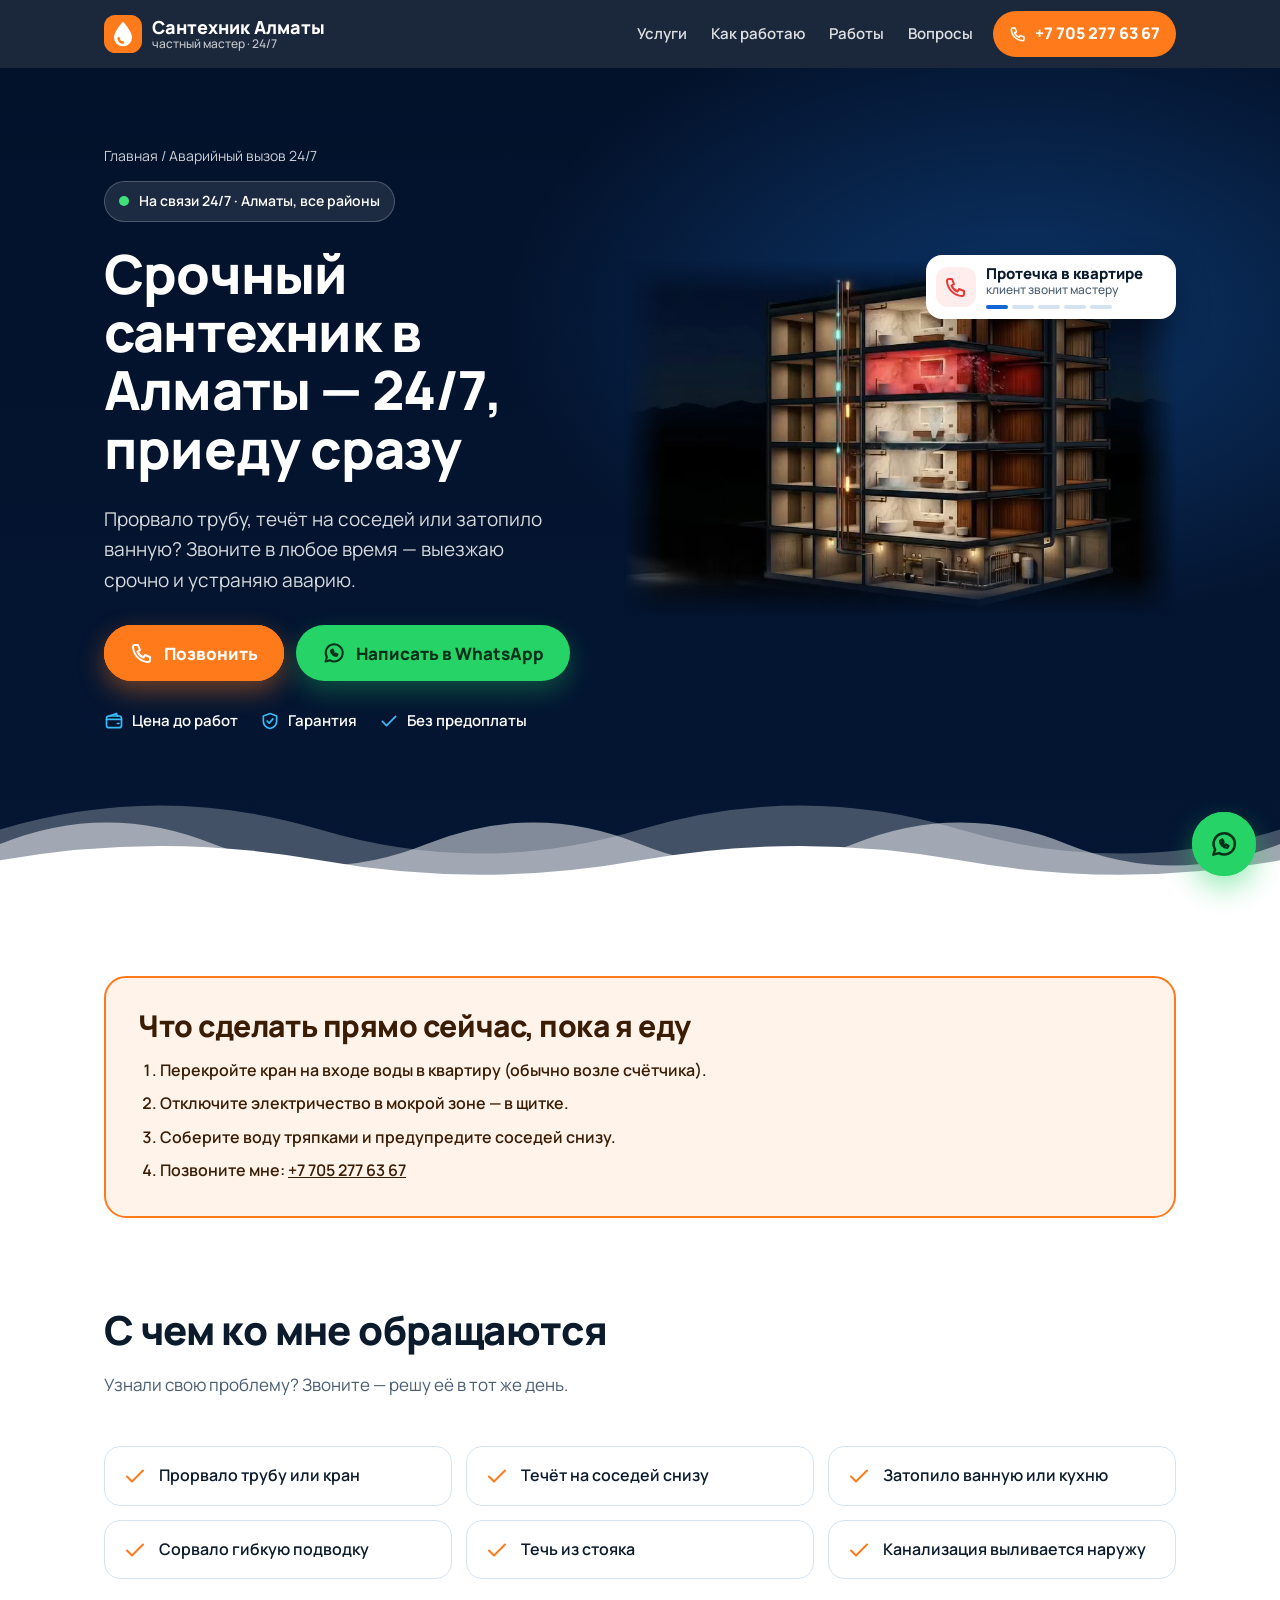
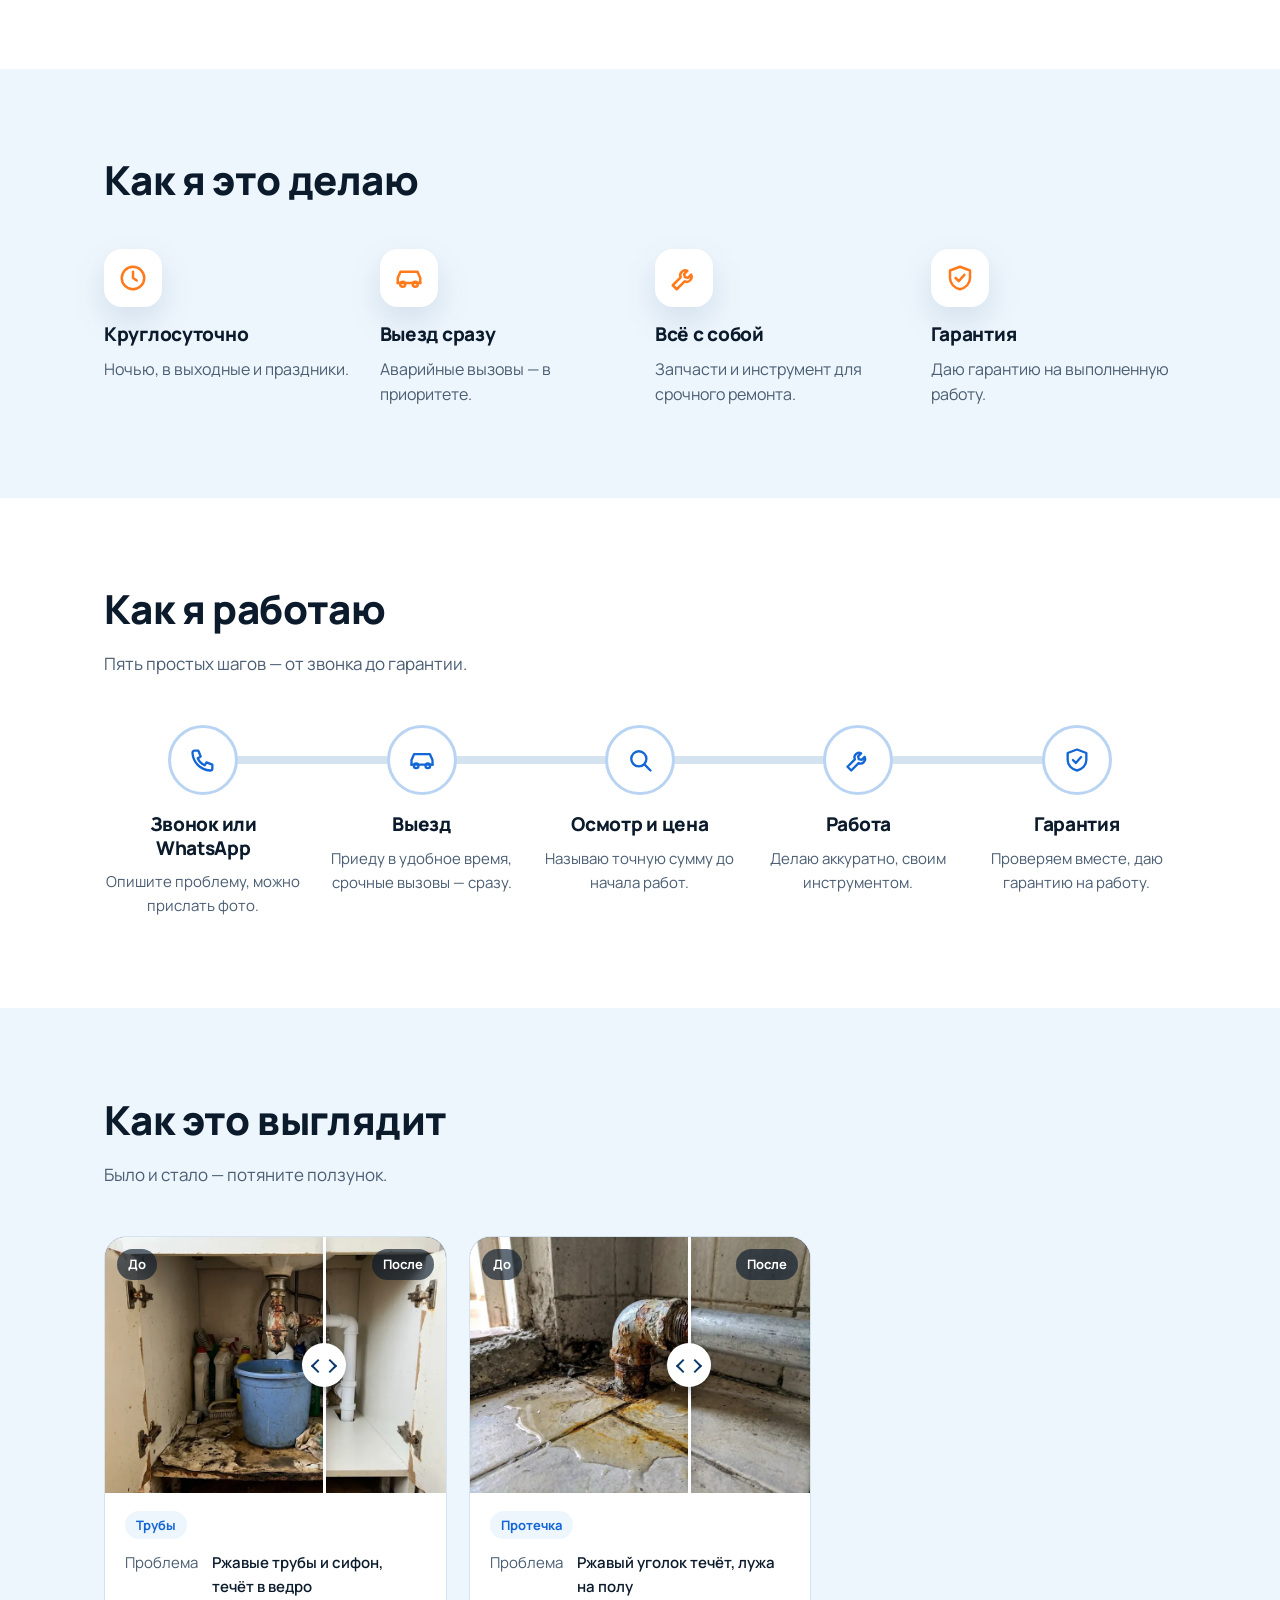
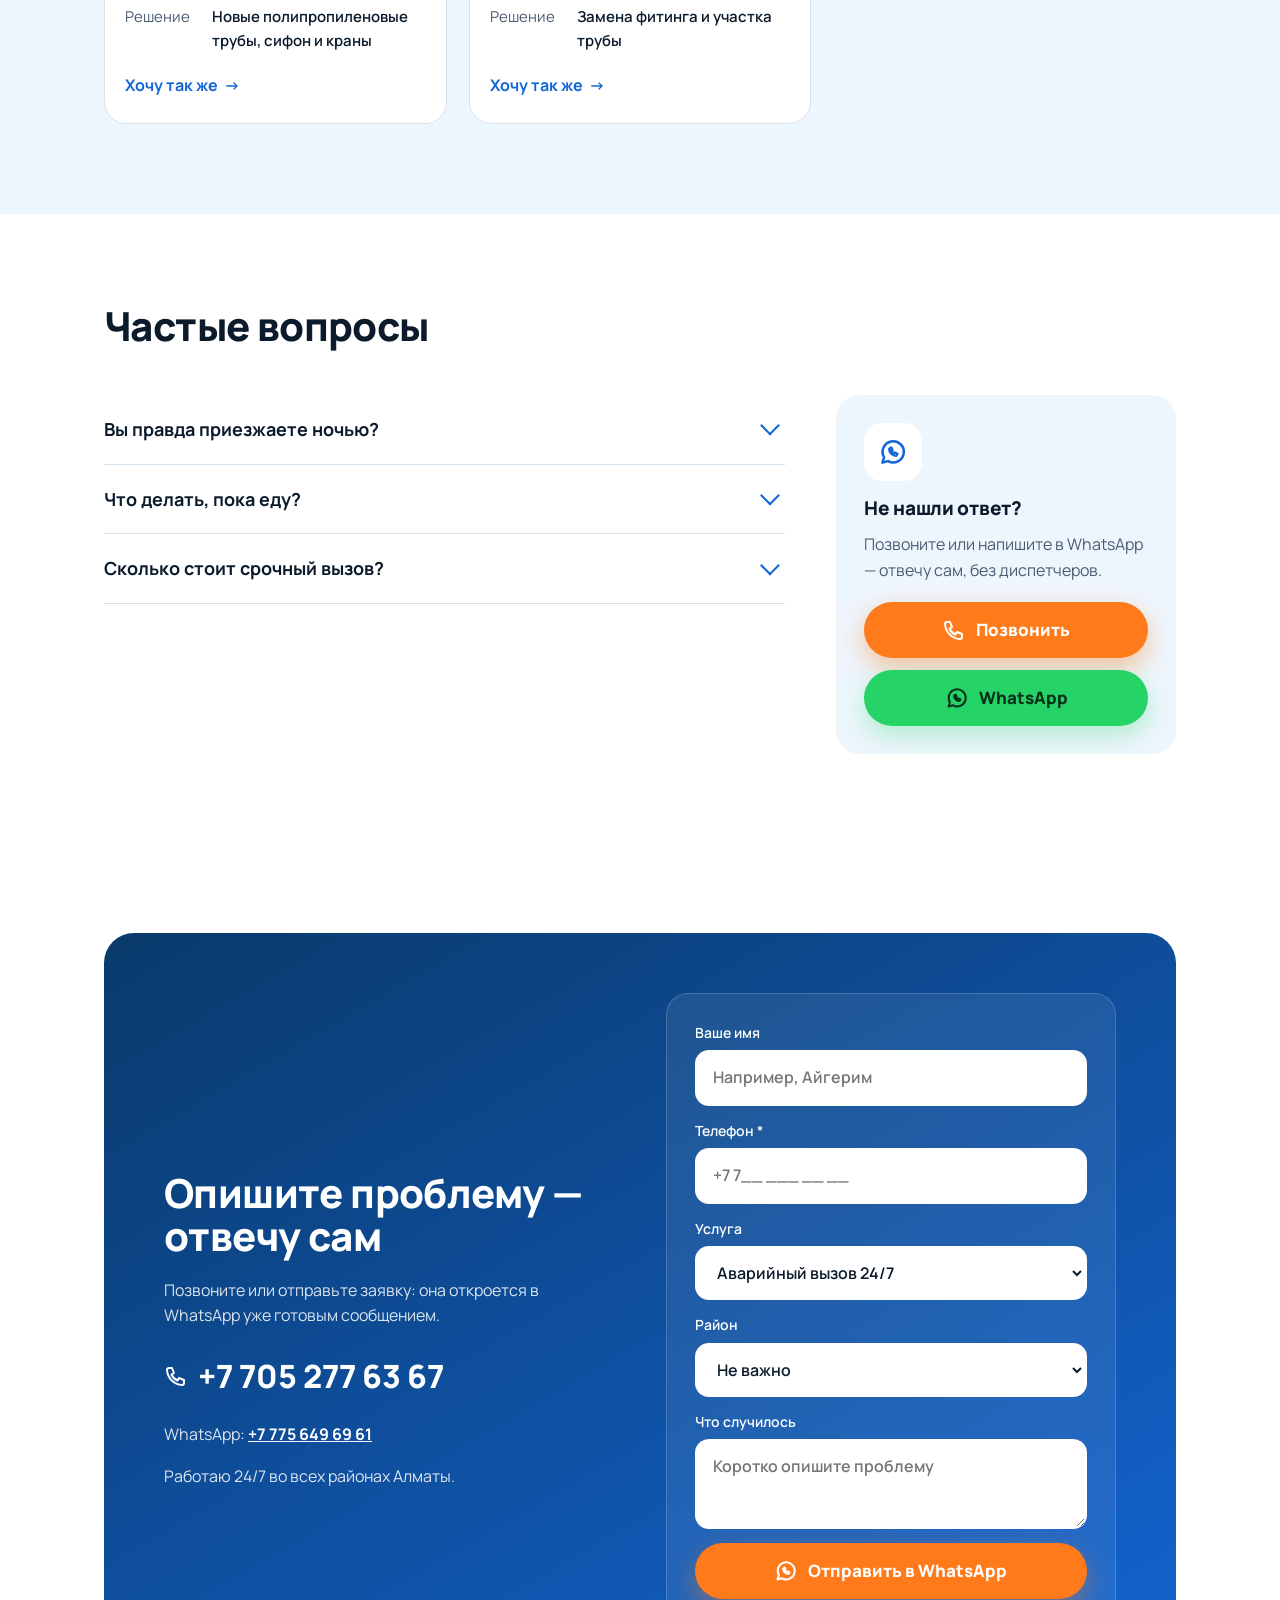
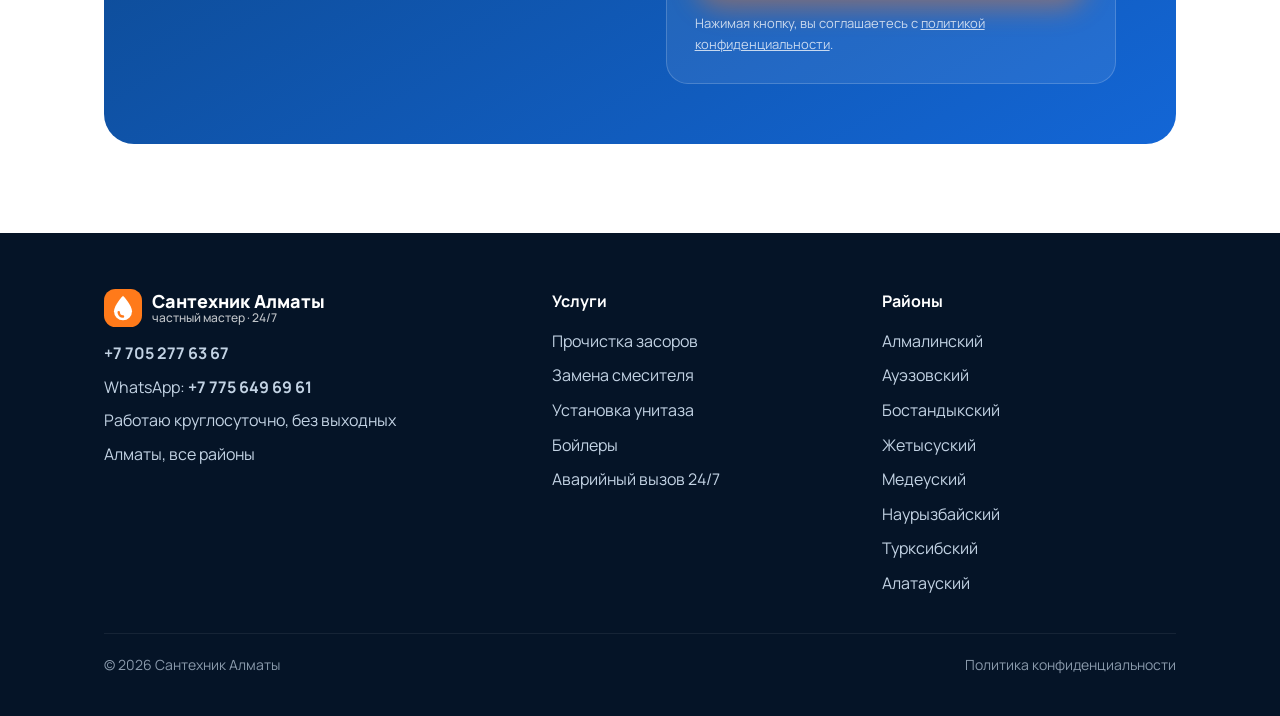
==== avariya/index.html @ 2336f635 "Сайт сантехника в Алматы: главная, 5 посадочных страниц, видео, фото до/после Co-Authored-By: Claude" ====
<!DOCTYPE html>
<html lang="ru">
<head>
<meta charset="utf-8">
<meta name="viewport" content="width=device-width,initial-scale=1">
<title>Срочный сантехник в Алматы 24/7 — аварийный вызов</title>
<meta name="description" content="Аварийный сантехник в Алматы круглосуточно: прорыв трубы, течь на соседей, затопление. Выезд срочно, без выходных.">
<link rel="canonical" href="https://m1ras01.github.io/SantechAlmaty/avariya/">
<meta name="theme-color" content="#0a3a6b">
<meta property="og:type" content="website">
<meta property="og:locale" content="ru_KZ">
<meta property="og:title" content="Срочный сантехник в Алматы 24/7 — аварийный вызов">
<meta property="og:description" content="Аварийный сантехник в Алматы круглосуточно: прорыв трубы, течь на соседей, затопление. Выезд срочно, без выходных.">
<meta property="og:url" content="https://m1ras01.github.io/SantechAlmaty/avariya/">
<meta property="og:image" content="https://m1ras01.github.io/SantechAlmaty/img/og.png">
<link rel="icon" href="../img/favicon.svg" type="image/svg+xml">
<link rel="preconnect" href="https://fonts.googleapis.com">
<link rel="preconnect" href="https://fonts.gstatic.com" crossorigin>
<link href="https://fonts.googleapis.com/css2?family=Manrope:wght@500;600;700;800&display=swap" rel="stylesheet">
<link rel="stylesheet" href="../style.css">
<script>document.documentElement.classList.add('js')</script>
<!-- Google Tag Manager: вставьте сюда код GTM (GTM-XXXXXXX) из tagmanager.google.com -->
<script type="application/ld+json">{"@context": "https://schema.org", "@type": "Service", "serviceType": "Аварийный вызов 24/7", "name": "Срочный сантехник в Алматы — 24/7, приеду сразу", "areaServed": {"@type": "City", "name": "Алматы"}, "provider": {"@type": "Plumber", "name": "Сантехник Алматы", "telephone": "+77052776367", "url": "https://m1ras01.github.io/SantechAlmaty/"}}</script><script type="application/ld+json">{"@context": "https://schema.org", "@type": "FAQPage", "mainEntity": [{"@type": "Question", "name": "Вы правда приезжаете ночью?", "acceptedAnswer": {"@type": "Answer", "text": "Да, я на связи 24/7. Звоните — скажу, через сколько буду."}}, {"@type": "Question", "name": "Что делать, пока еду?", "acceptedAnswer": {"@type": "Answer", "text": "Перекройте кран на входе воды, отключите электричество в мокрой зоне и соберите воду."}}, {"@type": "Question", "name": "Сколько стоит срочный вызов?", "acceptedAnswer": {"@type": "Answer", "text": "Скажу по телефону, точную цену ремонта — до начала работ."}}]}</script>
</head>
<body data-wa="77756496961">
<!-- Google Tag Manager (noscript): вставьте сюда вторую часть кода GTM -->
<svg width="0" height="0" style="position:absolute" aria-hidden="true"><defs>
<symbol id="i-phone" viewBox="0 0 24 24"><path d="M5 4h3l2 5-2.5 1.5a11 11 0 0 0 6 6L15 14l5 2v3a2 2 0 0 1-2 2A16 16 0 0 1 3 6a2 2 0 0 1 2-2"/></symbol>
<symbol id="i-chat" viewBox="0 0 24 24"><path d="M3.5 20.5l1.4-4.2A8.5 8.5 0 1 1 8 19.3z"/><path d="M9 9.5c0 3 2.5 5.5 5.5 5.5l1-1.6-2-1-1 .8a4 4 0 0 1-1.7-1.7l.8-1-1-2z"/></symbol>
<symbol id="i-check" viewBox="0 0 24 24"><path d="M4 12.5l5 5L20 6.5"/></symbol>
<symbol id="i-shield" viewBox="0 0 24 24"><path d="M12 3l8 3v6c0 4.5-3.4 8-8 9-4.6-1-8-4.5-8-9V6z"/><path d="M8.5 12l2.5 2.5 4.5-5"/></symbol>
<symbol id="i-clock" viewBox="0 0 24 24"><circle cx="12" cy="12" r="9"/><path d="M12 7v5l3 2"/></symbol>
<symbol id="i-tag" viewBox="0 0 24 24"><path d="M3 12V4h8l10 10-8 8z"/><circle cx="7.5" cy="8" r="1.5"/></symbol>
<symbol id="i-wallet" viewBox="0 0 24 24"><rect x="3" y="6" width="18" height="14" rx="3"/><path d="M3 10h18M16 15h2M6 6l9-3 1 3"/></symbol>
<symbol id="i-drain" viewBox="0 0 24 24"><circle cx="12" cy="12" r="9"/><path d="M12 7a5 5 0 1 1-5 5"/><path d="M12 10a2 2 0 1 1-2 2"/></symbol>
<symbol id="i-faucet" viewBox="0 0 24 24"><path d="M3 9h10a4 4 0 0 1 4 4v1"/><path d="M3 6v6"/><path d="M9 9V5M6 5h6"/><path d="M17 17.5c0 1.2-.8 2-1.8 2s-1.7-.8-1.7-2 1.7-3 1.7-3 1.8 1.8 1.8 3z"/></symbol>
<symbol id="i-toilet" viewBox="0 0 24 24"><path d="M6 3h5v7H6z"/><path d="M3 10h17c0 3.6-3 6.5-7 6.5H10l1 4.5h6"/></symbol>
<symbol id="i-shower" viewBox="0 0 24 24"><path d="M4 21V8a4 4 0 0 1 4-4h1a4 4 0 0 1 4 4"/><path d="M10 9h7"/><path d="M11 13v1M14 13v1M17 13v1M12.5 17v1M15.5 17v1"/></symbol>
<symbol id="i-pipe" viewBox="0 0 24 24"><path d="M2 6h9a4 4 0 0 1 4 4v11"/><path d="M2 10h6a3 3 0 0 1 3 3v8"/><path d="M9 21h8"/></symbol>
<symbol id="i-boiler" viewBox="0 0 24 24"><rect x="6" y="2.5" width="12" height="15.5" rx="5"/><path d="M9 18v3.5M15 18v3.5M12 7v4M10 9h4"/></symbol>
<symbol id="i-washer" viewBox="0 0 24 24"><rect x="4" y="3" width="16" height="18" rx="2.5"/><circle cx="12" cy="13" r="4.5"/><path d="M7 6.5h2M14 6.5h3"/></symbol>
<symbol id="i-drop" viewBox="0 0 24 24"><path d="M12 3s6 6.5 6 11a6 6 0 0 1-12 0c0-4.5 6-11 6-11z"/><path d="M9.5 14.5a2.5 2.5 0 0 0 2.5 2.5"/></symbol>
<symbol id="i-radiator" viewBox="0 0 24 24"><rect x="4" y="5" width="4" height="15" rx="2"/><rect x="10" y="5" width="4" height="15" rx="2"/><rect x="16" y="5" width="4" height="15" rx="2"/><path d="M2 9h2M20 9h2"/></symbol>
<symbol id="i-siren" viewBox="0 0 24 24"><path d="M7 18v-6a5 5 0 0 1 10 0v6"/><rect x="5" y="18" width="14" height="3" rx="1"/><path d="M12 2.5v2M4 6l1.5 1.2M20 6l-1.5 1.2"/></symbol>
<symbol id="i-car" viewBox="0 0 24 24"><path d="M3 16v-4l2.2-5h13.6L21 12v4"/><path d="M3 16h18"/><circle cx="7" cy="17" r="2"/><circle cx="17" cy="17" r="2"/></symbol>
<symbol id="i-search" viewBox="0 0 24 24"><circle cx="11" cy="11" r="6.5"/><path d="M16 16l5 5"/></symbol>
<symbol id="i-wrench" viewBox="0 0 24 24"><path d="M14.7 6.3a4 4 0 0 0-5.4 5.2L3 17.8 6.2 21l6.3-6.3a4 4 0 0 0 5.2-5.4l-2.6 2.6-2.4-.6-.6-2.4z"/></symbol>
<symbol id="i-user" viewBox="0 0 24 24"><circle cx="12" cy="8" r="4"/><path d="M4 21a8 8 0 0 1 16 0"/></symbol>
<symbol id="i-spark" viewBox="0 0 24 24"><path d="M12 3v4M12 17v4M3 12h4M17 12h4M6 6l2.5 2.5M15.5 15.5 18 18M6 18l2.5-2.5M15.5 8.5 18 6"/></symbol>
<symbol id="i-pin" viewBox="0 0 24 24"><path d="M12 21s7-6.2 7-12a7 7 0 0 0-14 0c0 5.8 7 12 7 12z"/><circle cx="12" cy="9" r="2.5"/></symbol>
<symbol id="i-camera" viewBox="0 0 24 24"><path d="M4 8h3l2-3h6l2 3h3v11H4z"/><circle cx="12" cy="13" r="3.5"/></symbol>
<linearGradient id="g-bef" x1="0" y1="0" x2="0" y2="1"><stop offset="0" stop-color="#4b4038"/><stop offset="1" stop-color="#231e1a"/></linearGradient>
<linearGradient id="g-aft" x1="0" y1="0" x2="0" y2="1"><stop offset="0" stop-color="#eaf6ff"/><stop offset="1" stop-color="#b9def8"/></linearGradient>
<linearGradient id="g-rust" x1="0" y1="0" x2="0" y2="1"><stop offset="0" stop-color="#8d7a66"/><stop offset=".5" stop-color="#6c5a48"/><stop offset="1" stop-color="#4a3d31"/></linearGradient>
<linearGradient id="g-new" x1="0" y1="0" x2="0" y2="1"><stop offset="0" stop-color="#ffffff"/><stop offset=".5" stop-color="#d9e5ef"/><stop offset="1" stop-color="#93a9bd"/></linearGradient>
<symbol id="ph-before" viewBox="0 0 400 300" preserveAspectRatio="xMidYMid slice">
<rect width="400" height="300" fill="url(#g-bef)"/>
<path d="M0 120h400M0 200h400M100 0v300M200 0v300M300 0v300" stroke="#5a4d43" stroke-width="2" opacity=".5"/>
<path d="M-10 150H210Q240 150 240 180V310" fill="none" stroke="url(#g-rust)" stroke-width="34"/>
<circle cx="70" cy="146" r="9" fill="#9b4f1c" opacity=".8"/><circle cx="150" cy="156" r="12" fill="#a45a22" opacity=".7"/><circle cx="236" cy="210" r="10" fill="#9b4f1c" opacity=".8"/><circle cx="118" cy="140" r="5" fill="#b8682b" opacity=".7"/>
<path d="M150 170c4 8 6 12 6 15a6 6 0 0 1-12 0c0-3 2-7 6-15z" fill="#6fb3d6" opacity=".85"/>
<path d="M150 214c3 6 4 9 4 11a4 4 0 0 1-8 0c0-2 1-5 4-11z" fill="#6fb3d6" opacity=".6"/>
<ellipse cx="160" cy="292" rx="70" ry="9" fill="#6fb3d6" opacity=".35"/>
</symbol>
<symbol id="ph-after" viewBox="0 0 400 300" preserveAspectRatio="xMidYMid slice">
<rect width="400" height="300" fill="url(#g-aft)"/>
<path d="M0 120h400M0 200h400M100 0v300M200 0v300M300 0v300" stroke="#fff" stroke-width="2" opacity=".7"/>
<path d="M-10 150H210Q240 150 240 180V310" fill="none" stroke="url(#g-new)" stroke-width="34"/>
<path d="M-10 142H208" stroke="#fff" stroke-width="5" opacity=".9"/>
<rect x="120" y="128" width="26" height="44" rx="6" fill="#ff7a1a"/><rect x="226" y="236" width="28" height="22" rx="6" fill="#1366d6"/>
<path d="M310 70l6 14 14 6-14 6-6 14-6-14-14-6 14-6z" fill="#fff"/><path d="M80 60l4 9 9 4-9 4-4 9-4-9-9-4 9-4z" fill="#fff" opacity=".9"/>
</symbol>
</defs></svg><header class="top"><div class="wrap">
<a class="logo" href="../"><svg viewBox="0 0 40 40" aria-hidden="true"><rect width="40" height="40" rx="12" fill="#ff7a1a"/><path d="M20 7s9.5 9.8 9.5 16.5a9.5 9.5 0 0 1-19 0C10.5 16.8 20 7 20 7z" fill="#fff"/><path d="M15.5 24.5a4.5 4.5 0 0 0 4.5 4.5" stroke="#ff7a1a" stroke-width="2.6" fill="none" stroke-linecap="round"/></svg><span>Сантехник Алматы<small>частный мастер · 24/7</small></span></a>
<nav class="nav" aria-label="Меню"><a href="../#uslugi">Услуги</a><a href="../#kak">Как работаю</a><a href="../#foto">Работы</a><a href="../#voprosy">Вопросы</a></nav>
<a class="top-phone" href="tel:+77052776367" data-place="header"><svg class="i" aria-hidden="true"><use href="#i-phone"/></svg><span>+7 705 277 63 67</span></a>
</div></header><main><section class="hero"><div class="wrap hero-grid">
<div><div class="crumbs"><a href="../">Главная</a> / Аварийный вызов 24/7</div>
<div class="live"><b></b>На связи 24/7 · Алматы, все районы</div>
<h1>Срочный сантехник в Алматы&nbsp;— 24/7, приеду сразу</h1>
<p class="lead">Прорвало трубу, течёт на соседей или затопило ванную? Звоните в любое время — выезжаю срочно и устраняю аварию.</p>
<div class="cta-row">
<a class="btn btn-call pulse ring" href="tel:+77052776367" data-place="hero"><svg class="i" aria-hidden="true"><use href="#i-phone"/></svg>Позвонить</a>
<a class="btn btn-wa" href="https://wa.me/77756496961?text=Здравствуйте! Нужен сантехник." target="_blank" rel="noopener" data-place="hero"><svg class="i" aria-hidden="true"><use href="#i-chat"/></svg>Написать в WhatsApp</a>
</div>
<ul class="badges">
<li><svg class="i" aria-hidden="true"><use href="#i-wallet"/></svg>Цена до работ</li><li><svg class="i" aria-hidden="true"><use href="#i-shield"/></svg>Гарантия</li><li><svg class="i" aria-hidden="true"><use href="#i-check"/></svg>Без предоплаты</li></ul>
</div>
<div class="hero-art video">
<video class="hero-video" autoplay muted loop playsinline preload="auto" width="896" height="576" poster="../img/hero-poster.jpg" aria-label="Многоэтажный дом в разрезе: в квартире протечка, приезжает мастер и устраняет её"><source src="../img/hero.webm" type="video/webm"><source src="../img/hero.mp4" type="video/mp4"></video>
<div class="chip status" aria-hidden="true"><span class="ic"><svg class="i" aria-hidden="true"><use href="#i-drop"/></svg></span><span><b class="st-t">Система в норме</b><small class="st-s">вода идёт по стоякам</small><span class="st-dots"><i></i><i></i><i></i><i></i><i></i></span></span></div>
</div>
</div><div class="waves" aria-hidden="true">
<svg class="w1" viewBox="0 0 2400 120" preserveAspectRatio="none"><path d="M0 60Q150 10 300 60T600 60T900 60T1200 60T1500 60T1800 60T2100 60T2400 60V120H0Z"/></svg>
<svg class="w2" viewBox="0 0 2400 120" preserveAspectRatio="none"><path d="M0 75Q100 30 200 75T400 75T600 75T800 75T1000 75T1200 75T1400 75T1600 75T1800 75T2000 75T2200 75T2400 75V120H0Z"/></svg>
<svg class="w3" viewBox="0 0 2400 120" preserveAspectRatio="none"><path d="M0 92Q150 62 300 92T600 92T900 92T1200 92T1500 92T1800 92T2100 92T2400 92V120H0Z"/></svg>
</div></section><section class="band" style="padding-bottom:0"><div class="wrap"><div class="urgent rv">
<h2>Что сделать прямо сейчас, пока я еду</h2>
<ol><li>Перекройте кран на входе воды в квартиру (обычно возле счётчика).</li>
<li>Отключите электричество в мокрой зоне — в щитке.</li>
<li>Соберите воду тряпками и предупредите соседей снизу.</li>
<li>Позвоните мне: <a href="tel:+77052776367" data-place="urgent">+7 705 277 63 67</a></li></ol>
</div></div></section><section class="band"><div class="wrap">
<div class="sec-head rv"><h2>С чем ко мне обращаются</h2><p>Узнали свою проблему? Звоните — решу её в тот же день.</p></div>
<ul class="problems" data-stagger><li><svg class="i" aria-hidden="true"><use href="#i-check"/></svg><span>Прорвало трубу или кран</span></li><li><svg class="i" aria-hidden="true"><use href="#i-check"/></svg><span>Течёт на соседей снизу</span></li><li><svg class="i" aria-hidden="true"><use href="#i-check"/></svg><span>Затопило ванную или кухню</span></li><li><svg class="i" aria-hidden="true"><use href="#i-check"/></svg><span>Сорвало гибкую подводку</span></li><li><svg class="i" aria-hidden="true"><use href="#i-check"/></svg><span>Течь из стояка</span></li><li><svg class="i" aria-hidden="true"><use href="#i-check"/></svg><span>Канализация выливается наружу</span></li></ul>
</div></section><section class="band alt"><div class="wrap">
<div class="sec-head rv"><h2>Как я это делаю</h2></div>
<div class="why" data-stagger><div><div class="ic-box"><svg class="i" aria-hidden="true"><use href="#i-clock"/></svg></div><h3>Круглосуточно</h3><p>Ночью, в выходные и праздники.</p></div><div><div class="ic-box"><svg class="i" aria-hidden="true"><use href="#i-car"/></svg></div><h3>Выезд сразу</h3><p>Аварийные вызовы — в приоритете.</p></div><div><div class="ic-box"><svg class="i" aria-hidden="true"><use href="#i-wrench"/></svg></div><h3>Всё с собой</h3><p>Запчасти и инструмент для срочного ремонта.</p></div><div><div class="ic-box"><svg class="i" aria-hidden="true"><use href="#i-shield"/></svg></div><h3>Гарантия</h3><p>Даю гарантию на выполненную работу.</p></div></div>
</div></section><section class="band" id="kak"><div class="wrap">
<div class="sec-head rv"><h2>Как я работаю</h2><p>Пять простых шагов — от звонка до гарантии.</p></div>
<ol class="steps"><span class="pipe" aria-hidden="true"><b></b></span><li class="step"><div class="dot"><svg class="i" aria-hidden="true"><use href="#i-phone"/></svg></div><div><h3>Звонок или WhatsApp</h3><p>Опишите проблему, можно прислать фото.</p></div></li><li class="step"><div class="dot"><svg class="i" aria-hidden="true"><use href="#i-car"/></svg></div><div><h3>Выезд</h3><p>Приеду в удобное время, срочные вызовы — сразу.</p></div></li><li class="step"><div class="dot"><svg class="i" aria-hidden="true"><use href="#i-search"/></svg></div><div><h3>Осмотр и цена</h3><p>Называю точную сумму до начала работ.</p></div></li><li class="step"><div class="dot"><svg class="i" aria-hidden="true"><use href="#i-wrench"/></svg></div><div><h3>Работа</h3><p>Делаю аккуратно, своим инструментом.</p></div></li><li class="step"><div class="dot"><svg class="i" aria-hidden="true"><use href="#i-shield"/></svg></div><div><h3>Гарантия</h3><p>Проверяем вместе, даю гарантию на работу.</p></div></li></ol>
</div></section><section class="band alt" id="foto"><div class="wrap">
<div class="sec-head rv"><h2>Как это выглядит</h2><p>Было и стало — потяните ползунок.</p></div>
<div class="reports" data-stagger><article class="rep">
<div class="ba">
<div class="after"><img src="../img/rabota-pipe-posle.webp" alt="После: Новые полипропиленовые трубы, сифон и краны" width="800" height="600" loading="lazy" decoding="async"></div>
<div class="before"><img src="../img/rabota-pipe-do.webp" alt="До: Ржавые трубы и сифон, течёт в ведро" width="800" height="600" loading="lazy" decoding="async"></div>
<span class="lbl l">До</span><span class="lbl r">После</span>
<span class="handle"><i></i></span>
<input type="range" min="0" max="100" value="50" aria-label="Сравнить фото до и после">
</div>
<div class="rep-body">
<div class="tags"><span class="tag">Трубы</span></div>
<dl><dt>Проблема</dt><dd>Ржавые трубы и сифон, течёт в ведро</dd><dt>Решение</dt><dd>Новые полипропиленовые трубы, сифон и краны</dd></dl>
<a class="more" href="#zayavka">Хочу так же</a>
</div></article><article class="rep">
<div class="ba">
<div class="after"><img src="../img/rabota-leak-posle.webp" alt="После: Замена фитинга и участка трубы" width="800" height="600" loading="lazy" decoding="async"></div>
<div class="before"><img src="../img/rabota-leak-do.webp" alt="До: Ржавый уголок течёт, лужа на полу" width="800" height="600" loading="lazy" decoding="async"></div>
<span class="lbl l">До</span><span class="lbl r">После</span>
<span class="handle"><i></i></span>
<input type="range" min="0" max="100" value="50" aria-label="Сравнить фото до и после">
</div>
<div class="rep-body">
<div class="tags"><span class="tag">Протечка</span></div>
<dl><dt>Проблема</dt><dd>Ржавый уголок течёт, лужа на полу</dd><dt>Решение</dt><dd>Замена фитинга и участка трубы</dd></dl>
<a class="more" href="#zayavka">Хочу так же</a>
</div></article></div>
</div></section><section class="band" id="voprosy"><div class="wrap">
<div class="sec-head rv"><h2>Частые вопросы</h2></div>
<div class="faq-grid">
<div class="faq rv"><details><summary>Вы правда приезжаете ночью?</summary><p>Да, я на связи 24/7. Звоните — скажу, через сколько буду.</p></details><details><summary>Что делать, пока еду?</summary><p>Перекройте кран на входе воды, отключите электричество в мокрой зоне и соберите воду.</p></details><details><summary>Сколько стоит срочный вызов?</summary><p>Скажу по телефону, точную цену ремонта — до начала работ.</p></details></div>
<aside class="ask rv"><div class="ic-box"><svg class="i" aria-hidden="true"><use href="#i-chat"/></svg></div><h3>Не нашли ответ?</h3><p>Позвоните или напишите в WhatsApp — отвечу сам, без диспетчеров.</p>
<a class="btn btn-call" href="tel:+77052776367" data-place="faq"><svg class="i" aria-hidden="true"><use href="#i-phone"/></svg>Позвонить</a>
<a class="btn btn-wa" href="https://wa.me/77756496961" target="_blank" rel="noopener" data-place="faq"><svg class="i" aria-hidden="true"><use href="#i-chat"/></svg>WhatsApp</a></aside>
</div>
</div></section><section class="band" id="zayavka"><div class="wrap">
<div class="cta rv">
<div>
<h2>Опишите проблему&nbsp;— отвечу сам</h2>
<p>Позвоните или отправьте заявку: она откроется в WhatsApp уже готовым сообщением.</p>
<a class="phone-big" href="tel:+77052776367" data-place="cta"><svg class="i" aria-hidden="true"><use href="#i-phone"/></svg>+7 705 277 63 67</a>
<p>WhatsApp: <a href="https://wa.me/77756496961" target="_blank" rel="noopener" data-place="cta" style="color:#fff;font-weight:700;white-space:nowrap">+7 775 649 69 61</a></p>
<p>Работаю 24/7 во всех районах Алматы.</p>
</div>
<form class="form" id="lead" novalidate>
<label>Ваше имя<input name="name" autocomplete="name" placeholder="Например, Айгерим"></label>
<label>Телефон *<input name="phone" type="tel" inputmode="tel" autocomplete="tel" placeholder="+7 7__ ___ __ __" required></label>
<label>Услуга<select name="service"><option>Прочистка засоров</option><option>Замена смесителя</option><option>Установка унитаза</option><option>Ванны и душевые кабины</option><option>Замена труб</option><option>Бойлеры</option><option>Стиральные и посудомоечные машины</option><option>Устранение протечек</option><option>Отопление</option><option selected>Аварийный вызов 24/7</option><option>Другое</option></select></label>
<label>Район<select name="district"><option value="">Не важно</option><option>Алмалинский</option><option>Ауэзовский</option><option>Бостандыкский</option><option>Жетысуский</option><option>Медеуский</option><option>Наурызбайский</option><option>Турксибский</option><option>Алатауский</option></select></label>
<label>Что случилось<textarea name="msg" placeholder="Коротко опишите проблему"></textarea></label>
<button class="btn btn-call" type="submit"><svg class="i" aria-hidden="true"><use href="#i-chat"/></svg>Отправить в WhatsApp</button>
<p class="form-ok" hidden>Заявка готова! Если WhatsApp не открылся, <a href="#" target="_blank" rel="noopener">нажмите здесь</a>.</p>
<small>Нажимая кнопку, вы соглашаетесь с <a href="../privacy.html">политикой конфиденциальности</a>.</small>
</form>
</div></div></section></main><footer class="foot"><div class="wrap">
<div class="foot-grid">
<div><a class="logo" href="../"><svg viewBox="0 0 40 40" aria-hidden="true"><rect width="40" height="40" rx="12" fill="#ff7a1a"/><path d="M20 7s9.5 9.8 9.5 16.5a9.5 9.5 0 0 1-19 0C10.5 16.8 20 7 20 7z" fill="#fff"/><path d="M15.5 24.5a4.5 4.5 0 0 0 4.5 4.5" stroke="#ff7a1a" stroke-width="2.6" fill="none" stroke-linecap="round"/></svg><span>Сантехник Алматы<small>частный мастер · 24/7</small></span></a>
<p><a href="tel:+77052776367" data-place="footer"><b>+7 705 277 63 67</b></a></p>
<p>WhatsApp: <a href="https://wa.me/77756496961" target="_blank" rel="noopener" data-place="footer"><b>+7 775 649 69 61</b></a></p>
<p>Работаю круглосуточно, без выходных</p>
<p>Алматы, все районы</p></div>
<div><h4>Услуги</h4><ul><li><a href="../zasor/">Прочистка засоров</a></li><li><a href="../smesitel/">Замена смесителя</a></li><li><a href="../unitaz/">Установка унитаза</a></li><li><a href="../boiler/">Бойлеры</a></li><li><a href="../avariya/">Аварийный вызов 24/7</a></li></ul></div>
<div><h4>Районы</h4><ul><li>Алмалинский</li><li>Ауэзовский</li><li>Бостандыкский</li><li>Жетысуский</li><li>Медеуский</li><li>Наурызбайский</li><li>Турксибский</li><li>Алатауский</li></ul></div>
</div>
<div class="copy"><span>© 2026 Сантехник Алматы</span><a href="../privacy.html">Политика конфиденциальности</a></div>
</div></footer>
<div class="fbar"><a class="btn btn-call" href="tel:+77052776367" data-place="sticky"><svg class="i" aria-hidden="true"><use href="#i-phone"/></svg>Позвонить</a><a class="btn btn-wa" href="https://wa.me/77756496961" target="_blank" rel="noopener" data-place="sticky"><svg class="i" aria-hidden="true"><use href="#i-chat"/></svg>WhatsApp</a></div>
<a class="wa-float" href="https://wa.me/77756496961" target="_blank" rel="noopener" aria-label="Написать в WhatsApp" data-place="float"><svg class="i" aria-hidden="true"><use href="#i-chat"/></svg></a>
<script src="../script.js" defer></script>
</body>
</html>
---- style.css ----
/* VOICE: честный частный мастер — уверенно, тепло, без пафоса фирмы
   IDEA: сантехническая схема — блоки соединены трубой, по ней течёт вода
   PICTURE: раковина с текущей водой, сифон, ключ и ящик с инструментом, волна
   COLOUR+TYPE: глубокий синий + голубая вода + оранжевые кнопки; Manrope 800/600/500
   LAYOUT: синий hero на всю ширину → волна → светлые секции → шаги на трубе → заявка */

:root{--bg:#fff;--bg2:#eef6fd;--ink:#0b1b2c;--muted:#4a5d72;--line:#d5e3f1;--card:#fff;--bar:rgba(255,255,255,.96);
  --deep:#0a3a6b;--blue:#1366d6;--aqua:#38bdf8;--orange:#ff7a1a;--orange-d:#e8650a;--green:#25d366;
  --shadow:0 14px 34px rgba(10,58,107,.12)}
@media (prefers-color-scheme:dark){:root:not([data-theme=light]){--bg:#061629;--bg2:#0a2340;--ink:#e6f0fa;--muted:#9db3ca;--line:#1b3a5e;--card:#0c2746;--bar:rgba(8,30,55,.96);--blue:#4b9bff;--shadow:0 14px 34px rgba(0,0,0,.4)}}
:root[data-theme=dark]{--bg:#061629;--bg2:#0a2340;--ink:#e6f0fa;--muted:#9db3ca;--line:#1b3a5e;--card:#0c2746;--bar:rgba(8,30,55,.96);--blue:#4b9bff;--shadow:0 14px 34px rgba(0,0,0,.4)}

*{box-sizing:border-box;min-width:0}
html{scroll-behavior:smooth;scroll-padding-top:80px;-webkit-text-size-adjust:100%}
body{margin:0;background:var(--bg);color:var(--ink);font:16px/1.6 Manrope,system-ui,-apple-system,"Segoe UI",Roboto,sans-serif;overflow-x:clip}
img,svg{display:block;max-width:100%}
a{color:inherit}
.i{width:24px;height:24px;fill:none;stroke:currentColor;stroke-width:2;stroke-linecap:round;stroke-linejoin:round;flex:none}
.wrap{max-width:1200px;margin:0 auto;padding:0 max(5vw,16px)}
.band{padding:clamp(56px,7vw,100px) 0}
.alt{background:var(--bg2)}
h1,h2,h3{line-height:1.08;margin:0 0 .5em;text-wrap:balance;font-weight:800;letter-spacing:-.015em}
h1{font-size:clamp(32px,5vw,52px)}
h2{font-size:clamp(28px,3.6vw,40px)}
h3{font-size:19px;line-height:1.25}
.lead{font-size:clamp(17px,1.6vw,19px);color:var(--muted);max-width:60ch;margin:0}
.sec-head{max-width:720px;margin-bottom:clamp(28px,4vw,48px)}
.sec-head p{color:var(--muted);margin:0;font-size:17px}
:focus-visible{outline:3px solid var(--aqua);outline-offset:3px;border-radius:6px}

/* ---------- шапка ---------- */
.top{position:sticky;top:0;z-index:50;background:rgba(10,58,107,.94);-webkit-backdrop-filter:blur(10px);backdrop-filter:blur(10px);color:#fff;transition:box-shadow .3s}
.top.scrolled{box-shadow:0 6px 24px rgba(0,0,0,.25)}
.top .wrap{display:flex;align-items:center;gap:20px;height:68px}
.logo{display:flex;align-items:center;gap:10px;text-decoration:none;font-weight:800;font-size:18px;line-height:1.1}
.logo small{display:block;font-weight:500;font-size:12px;opacity:.75}
.logo svg{width:38px;height:38px;flex:none}
.nav{display:flex;gap:24px;margin-left:auto}
.nav a{text-decoration:none;font-weight:600;font-size:15px;opacity:.85;transition:opacity .2s}
.nav a:hover{opacity:1}
.top-phone{display:inline-flex;align-items:center;gap:8px;text-decoration:none;font-weight:800;white-space:nowrap;background:var(--orange);padding:10px 16px;border-radius:999px;min-height:44px;transition:background .2s}
.top-phone:hover{background:var(--orange-d)}
.top-phone .i{width:18px;height:18px}
@media (max-width:900px){.nav{display:none}.top-phone{margin-left:auto}}
@media (max-width:440px){.logo small{display:none}.logo{font-size:16px}.top-phone{font-size:14px;padding:10px 12px}}

/* ---------- кнопки ---------- */
.btn{position:relative;display:inline-flex;align-items:center;justify-content:center;gap:10px;min-height:56px;padding:0 26px;border-radius:999px;font-family:inherit;font-weight:800;font-size:17px;line-height:1;text-decoration:none;border:0;cursor:pointer;transition:transform .2s,box-shadow .2s,background .2s;white-space:nowrap}
.btn:hover{transform:translateY(-2px)}
.btn-call{background:var(--orange);color:#fff;box-shadow:0 10px 26px rgba(255,122,26,.42)}
.btn-call:hover{background:var(--orange-d)}
.btn-wa{background:var(--green);color:#05301a;box-shadow:0 10px 26px rgba(37,211,102,.3)}
.pulse::before,.pulse::after{content:"";position:absolute;inset:0;border-radius:inherit;border:2px solid var(--orange);animation:ring 2.4s ease-out infinite;pointer-events:none}
.pulse::after{animation-delay:1.2s}
@keyframes ring{0%{transform:scale(1);opacity:.75}100%{transform:scale(1.22,1.6);opacity:0}}
.ring .i{animation:shake 2.6s ease-in-out infinite}
@keyframes shake{0%,68%,100%{transform:rotate(0)}72%{transform:rotate(-16deg)}76%{transform:rotate(14deg)}80%{transform:rotate(-10deg)}84%{transform:rotate(8deg)}88%{transform:rotate(0)}}

/* ---------- hero ---------- */
.hero{position:relative;background:radial-gradient(900px 520px at 85% 0%,#1d74d6 0%,transparent 62%),linear-gradient(165deg,#0a3a6b 0%,#072a4e 100%);color:#fff;padding:clamp(36px,6vw,80px) 0 clamp(100px,12vw,160px);overflow:hidden}
.hero-grid{display:grid;grid-template-columns:minmax(0,1.05fr) minmax(0,1fr);gap:clamp(24px,4vw,56px);align-items:center}
.live{display:inline-flex;align-items:center;gap:10px;background:rgba(255,255,255,.1);border:1px solid rgba(255,255,255,.22);padding:8px 14px;border-radius:999px;font-weight:600;font-size:14px;margin-bottom:22px}
.live b{width:10px;height:10px;border-radius:50%;background:#3ee07a;animation:live 1.8s infinite}
@keyframes live{0%{box-shadow:0 0 0 0 rgba(62,224,122,.65)}70%,100%{box-shadow:0 0 0 11px rgba(62,224,122,0)}}
.hero .lead{color:rgba(255,255,255,.84)}
.cta-row{display:flex;flex-wrap:wrap;gap:12px;margin:30px 0 28px}
.badges{display:flex;flex-wrap:wrap;gap:10px 24px;padding:0;margin:0;list-style:none;font-weight:600;font-size:15px}
.badges li{display:flex;align-items:center;gap:8px}
.badges .i{width:20px;height:20px;color:var(--aqua)}
.hero-art{position:relative;aspect-ratio:500/460}
.hero-art .scene{width:100%;height:100%}
.chip{position:absolute;display:flex;align-items:center;gap:10px;background:#fff;color:#0b1b2c;padding:10px 16px 10px 10px;border-radius:16px;box-shadow:0 16px 34px rgba(0,0,0,.28);font-weight:800;font-size:15px;line-height:1.2;animation:float 5s ease-in-out infinite}
.chip small{display:block;font-weight:500;color:#4a5d72;font-size:12px}
.chip span.ic{width:40px;height:40px;border-radius:12px;display:grid;place-items:center;background:#eaf4ff;color:#1366d6}
.chip.c1{top:4%;left:-3%}
.chip.c2{bottom:12%;right:-3%;animation-delay:-2.5s}
.chip.c2 span.ic{background:#fff1e6;color:#ff7a1a}
@keyframes float{50%{transform:translateY(-10px)}}
.waves{position:absolute;left:0;right:0;bottom:-1px;height:clamp(60px,9vw,120px);overflow:hidden;pointer-events:none}
.waves svg{position:absolute;bottom:0;left:0;width:200%;max-width:none;height:100%;fill:var(--bg)}
.waves .w1{opacity:.25;animation:wave 16s linear infinite}
.waves .w2{opacity:.5;animation:wave 11s linear infinite reverse}
.waves .w3{animation:wave 22s linear infinite}
@keyframes wave{to{transform:translateX(-50%)}}
/* анимация сцены */
.stream{stroke-dasharray:14 9;animation:flow .5s linear infinite}
.stream2{stroke-dasharray:6 18;animation:flow .5s linear infinite}
@keyframes flow{to{stroke-dashoffset:-23}}
.drop{animation:drop 2.4s ease-in infinite;transform-box:fill-box}
.drop.d2{animation-delay:.8s}.drop.d3{animation-delay:1.6s}
@keyframes drop{0%{transform:translateY(-8px);opacity:0}15%{opacity:1}100%{transform:translateY(70px);opacity:0}}
.rip{transform-box:fill-box;transform-origin:center;animation:rip 2s ease-out infinite}
.rip.r2{animation-delay:1s}
@keyframes rip{0%{transform:scale(.2);opacity:.9}100%{transform:scale(1.4);opacity:0}}
.wrench{transform-box:fill-box;transform-origin:20% 50%;animation:tilt 5s ease-in-out infinite}
@keyframes tilt{0%,100%{transform:rotate(0)}50%{transform:rotate(-8deg)}}
.spark{transform-box:fill-box;transform-origin:center;animation:spark 3s ease-in-out infinite}
.spark.s2{animation-delay:1.5s}
@keyframes spark{0%,100%{transform:scale(0);opacity:0}50%{transform:scale(1);opacity:1}}
@media (max-width:860px){.hero-grid{grid-template-columns:1fr}.hero-art{max-width:460px;width:100%;margin:8px auto 0}.chip.c1{left:0}.chip.c2{right:0}}
@media (max-width:520px){.cta-row .btn{flex:1 1 100%}.chip{font-size:13px}.chip span.ic{width:34px;height:34px}}

/* ---------- услуги ---------- */
.grid-s{display:grid;grid-template-columns:repeat(auto-fill,minmax(min(100%,250px),1fr));gap:18px}
.svc{position:relative;background:var(--card);border:1px solid var(--line);border-radius:22px;padding:24px;transition:transform .35s cubic-bezier(.2,.8,.2,1),box-shadow .35s,border-color .35s;display:flex;flex-direction:column}
.svc:hover{transform:translateY(-6px);box-shadow:var(--shadow);border-color:transparent}
.ic-box{width:58px;height:58px;border-radius:18px;background:var(--bg2);display:grid;place-items:center;margin-bottom:16px;color:var(--blue)}
.ic-box .i{width:30px;height:30px;transition:transform .5s cubic-bezier(.3,1.7,.5,1)}
.svc:hover .ic-box .i{transform:rotate(-12deg) scale(1.18)}
.svc p{color:var(--muted);margin:0 0 16px;font-size:15px}
.more{margin-top:auto;font-weight:700;color:var(--blue);text-decoration:none;display:inline-flex;gap:6px;align-items:center;min-height:32px}
.more::after{content:"→";transition:transform .25s}
.svc:hover .more::after{transform:translateX(5px)}
.svc .more::before{content:"";position:absolute;inset:0;border-radius:22px}
.svc.hot{background:linear-gradient(150deg,#ff8a2a,#ff5a1a);color:#fff;border:0}
.svc.hot p{color:rgba(255,255,255,.92)}
.svc.hot .ic-box{background:rgba(255,255,255,.2);color:#fff}
.svc.hot .more{color:#fff}

/* ---------- почему частный мастер ---------- */
.why{display:grid;grid-template-columns:repeat(auto-fit,minmax(min(100%,230px),1fr));gap:30px}
.why .ic-box{background:var(--card);color:var(--orange);box-shadow:var(--shadow)}
.why p{color:var(--muted);margin:0}

/* ---------- цифры + бегущая строка ---------- */
.stats{background:var(--deep);color:#fff;padding:clamp(44px,6vw,72px) 0 0;overflow:hidden}
.stats-grid{display:grid;grid-template-columns:repeat(3,minmax(0,1fr));gap:20px;text-align:center}
.num{font-size:clamp(36px,6vw,64px);font-weight:800;line-height:1;color:var(--aqua);font-variant-numeric:tabular-nums}
.stats p{margin:10px 0 0;opacity:.85;font-size:15px}
.marquee{margin-top:clamp(36px,5vw,56px);background:var(--orange);color:#fff;overflow:hidden;white-space:nowrap;font-weight:800;font-size:17px;padding:15px 0}
.marquee-track{display:inline-flex;animation:marq 34s linear infinite}
.marquee span{display:inline-flex;align-items:center;gap:30px;padding-right:30px}
.marquee span::after{content:"";width:8px;height:8px;border-radius:50%;background:rgba(255,255,255,.65)}
@keyframes marq{to{transform:translateX(-50%)}}

/* ---------- шаги на трубе ---------- */
.steps{position:relative;display:grid;grid-template-columns:repeat(5,minmax(0,1fr));gap:20px;list-style:none;margin:0;padding:0;--p:0}
.pipe{position:absolute;top:31px;left:10%;right:10%;height:8px;border-radius:8px;background:var(--line);overflow:hidden}
.pipe b{position:absolute;inset:0;background:linear-gradient(90deg,var(--blue),var(--aqua),var(--blue));background-size:200% 100%;transform:scaleX(var(--p));transform-origin:left;animation:shimmer 2s linear infinite}
@keyframes shimmer{to{background-position:-200% 0}}
.step{position:relative;text-align:center}
.step .dot{width:70px;height:70px;margin:0 auto 18px;border-radius:50%;background:var(--card);border:3px solid var(--line);display:grid;place-items:center;color:var(--muted);transition:background .4s,border-color .4s,color .4s,transform .4s;position:relative;z-index:1}
.step .dot .i{width:28px;height:28px}
.step.on .dot{border-color:var(--blue);background:var(--blue);color:#fff;transform:scale(1.08)}
.step p{color:var(--muted);font-size:15px;margin:0}
@media (max-width:820px){
  .steps{grid-template-columns:1fr;gap:28px}
  .pipe{top:10px;bottom:10px;left:31px;right:auto;width:8px;height:auto}
  .pipe b{transform:scaleY(var(--p));transform-origin:top;background:linear-gradient(180deg,var(--blue),var(--aqua))}
  .step{display:grid;grid-template-columns:70px minmax(0,1fr);gap:18px;text-align:left;align-items:start}
  .step .dot{margin:0}
  .step h3{margin-top:12px}
}

/* ---------- фотоотчёт ---------- */
.reports{display:grid;grid-template-columns:repeat(auto-fill,minmax(min(100%,330px),1fr));gap:22px}
.rep{background:var(--card);border:1px solid var(--line);border-radius:22px;overflow:hidden;transition:transform .35s,box-shadow .35s;display:flex;flex-direction:column}
.rep:hover{transform:translateY(-5px);box-shadow:var(--shadow)}
.ba{position:relative;aspect-ratio:4/3;overflow:hidden;--x:50%;background:#0a2340}
.ba .after,.ba .before{position:absolute;inset:0}
.ba .before{clip-path:inset(0 calc(100% - var(--x)) 0 0)}
.ba svg,.ba img{width:100%;height:100%;object-fit:cover}
.ba .lbl{position:absolute;top:12px;padding:5px 11px;border-radius:999px;font-size:13px;font-weight:700;background:rgba(6,22,41,.62);color:#fff;pointer-events:none}
.ba .lbl.l{left:12px}.ba .lbl.r{right:12px}
.ba .handle{position:absolute;top:0;bottom:0;left:var(--x);width:3px;margin-left:-1.5px;background:#fff;box-shadow:0 0 10px rgba(0,0,0,.35);pointer-events:none}
.ba .handle i{position:absolute;top:50%;left:50%;width:44px;height:44px;margin:-22px 0 0 -22px;border-radius:50%;background:#fff;box-shadow:0 4px 14px rgba(0,0,0,.3)}
.ba .handle i::before,.ba .handle i::after{content:"";position:absolute;top:50%;width:8px;height:8px;margin-top:-4px;border-left:2.5px solid #0a3a6b;border-bottom:2.5px solid #0a3a6b}
.ba .handle i::before{left:11px;transform:rotate(45deg)}
.ba .handle i::after{right:11px;transform:rotate(-135deg)}
.ba input{position:absolute;inset:0;width:100%;height:100%;margin:0;opacity:0;cursor:ew-resize;-webkit-appearance:none;appearance:none}
.rep-body{padding:18px 20px 22px;display:flex;flex-direction:column;flex:1}
.tags{display:flex;gap:8px;flex-wrap:wrap;margin-bottom:12px}
.tag{font-size:13px;font-weight:700;padding:4px 11px;border-radius:999px;background:var(--bg2);color:var(--blue)}
.tag.gray{color:var(--muted)}
.rep dl{display:grid;grid-template-columns:auto minmax(0,1fr);gap:6px 14px;margin:0 0 16px;font-size:15px}
.rep dt{color:var(--muted)}
.rep dd{margin:0;font-weight:600}
.rep .more{margin-top:auto}
.sample-note{display:flex;gap:10px;align-items:flex-start;border:2px dashed var(--orange);border-radius:16px;padding:12px 16px;margin:0 0 24px;font-size:14px;color:var(--muted)}
.sample-note .i{color:var(--orange)}

/* ---------- проблемы (посадочные) ---------- */
.problems{display:grid;grid-template-columns:repeat(auto-fill,minmax(min(100%,300px),1fr));gap:14px;list-style:none;margin:0;padding:0}
.problems li{display:flex;gap:12px;align-items:flex-start;background:var(--card);border:1px solid var(--line);border-radius:16px;padding:16px 18px;font-weight:600}
.problems .i{color:var(--orange);margin-top:1px}
.urgent{background:#fff3ea;border:2px solid var(--orange);border-radius:22px;padding:clamp(20px,3vw,32px);color:#3b1d06}
.urgent h2{font-size:clamp(22px,2.6vw,30px)}
.urgent ol{margin:0;padding-left:22px;display:grid;gap:8px;font-weight:600}

/* ---------- FAQ ---------- */
.faq{max-width:820px}
.faq details{border-bottom:1px solid var(--line)}
.faq summary{list-style:none;cursor:pointer;padding:20px 44px 20px 0;font-weight:700;font-size:18px;position:relative}
.faq summary::-webkit-details-marker{display:none}
.faq summary::after{content:"";position:absolute;right:8px;top:50%;width:12px;height:12px;border-right:2.5px solid var(--blue);border-bottom:2.5px solid var(--blue);transform:translateY(-75%) rotate(45deg);transition:transform .3s}
.faq details[open] summary::after{transform:translateY(-25%) rotate(-135deg)}
.faq details p{margin:0 0 20px;color:var(--muted)}
.faq details[open] p{animation:fadein .4s ease}
@keyframes fadein{from{opacity:0;transform:translateY(-6px)}}

/* ---------- заявка ---------- */
.cta{position:relative;overflow:hidden;background:linear-gradient(150deg,#0a3a6b,#1366d6);color:#fff;border-radius:30px;padding:clamp(28px,5vw,60px);display:grid;grid-template-columns:minmax(0,1fr) minmax(0,1fr);gap:clamp(24px,4vw,56px);align-items:center}
.cta>*{position:relative;z-index:1}
.cta p{color:rgba(255,255,255,.85)}
.cta .phone-big{display:inline-flex;align-items:center;gap:10px;font-size:clamp(24px,3vw,32px);font-weight:800;text-decoration:none;white-space:nowrap;margin:6px 0 4px}
.bubbles{position:absolute;inset:0;z-index:0;pointer-events:none}
.bubbles i{position:absolute;bottom:-40px;border-radius:50%;border:2px solid rgba(255,255,255,.25);background:rgba(255,255,255,.06);animation:bubble linear infinite}
@keyframes bubble{to{transform:translateY(-120vh) translateX(20px)}}
.form{display:grid;gap:14px;background:rgba(255,255,255,.08);border:1px solid rgba(255,255,255,.18);border-radius:22px;padding:clamp(18px,3vw,28px)}
.form label{display:grid;gap:6px;font-weight:600;font-size:14px}
.form input,.form select,.form textarea{font:inherit;font-size:16px;padding:13px 16px;border-radius:14px;border:2px solid transparent;background:#fff;color:#0b1b2c;min-height:52px;width:100%;transition:border-color .2s}
.form input:focus,.form select:focus,.form textarea:focus{outline:none;border-color:var(--orange)}
.form textarea{resize:vertical;min-height:90px}
.form .btn{width:100%}
.form small{opacity:.75;font-size:13px}
.form small a{color:#fff}
.form-ok{background:#e9fbef;color:#05301a;border-radius:14px;padding:14px 16px;font-weight:600}
.form-ok a{color:#0a7a35}
@media (max-width:820px){.cta{grid-template-columns:1fr;border-radius:24px}}

/* ---------- подвал ---------- */
.foot{background:#051427;color:#c3d3e4;padding:56px 0 40px}
.foot-grid{display:grid;grid-template-columns:1.4fr 1fr 1fr;gap:36px}
.foot h4{color:#fff;margin:0 0 14px;font-size:16px}
.foot ul{list-style:none;padding:0;margin:0;display:grid;gap:9px}
.foot a{text-decoration:none}
.foot a:hover{color:#fff}
.foot .logo{color:#fff;margin-bottom:14px}
.foot p{margin:0 0 8px}
.copy{border-top:1px solid rgba(255,255,255,.1);margin-top:36px;padding-top:20px;font-size:14px;opacity:.7;display:flex;flex-wrap:wrap;gap:8px 24px;justify-content:space-between}
@media (max-width:820px){.foot-grid{grid-template-columns:1fr}.foot{padding-bottom:110px}}

/* ---------- плавающие кнопки ---------- */
.fbar{position:fixed;left:0;right:0;bottom:0;z-index:60;display:none;gap:10px;padding:10px 12px calc(10px + env(safe-area-inset-bottom));background:var(--bar);-webkit-backdrop-filter:blur(10px);backdrop-filter:blur(10px);box-shadow:0 -8px 26px rgba(0,0,0,.14);transform:translateY(115%);transition:transform .6s cubic-bezier(.2,.9,.3,1.15)}
.fbar.show{transform:none}
.fbar .btn{flex:1;min-height:52px;padding:0 10px;font-size:16px}
.wa-float{position:fixed;right:24px;bottom:24px;z-index:60;width:64px;height:64px;border-radius:50%;background:var(--green);color:#05301a;display:grid;place-items:center;box-shadow:0 12px 28px rgba(37,211,102,.45);transform:scale(0);transition:transform .5s cubic-bezier(.3,1.7,.5,1)}
.wa-float.show{transform:scale(1)}
.wa-float .i{width:30px;height:30px}
.wa-float::before{content:"";position:absolute;inset:0;border-radius:50%;border:2px solid var(--green);animation:ring 2.4s ease-out infinite}
@media (max-width:820px){.fbar{display:flex}.wa-float{display:none}}

/* ---------- простые страницы ---------- */
.page{max-width:820px}
.page h2{font-size:24px;margin-top:1.6em}
.page p,.page li{color:var(--muted)}
.crumbs{font-size:14px;opacity:.8;margin-bottom:14px}
.crumbs a{text-decoration:none}

/* ---------- появление при прокрутке ---------- */
.js .rv{opacity:0;transform:translateY(30px);transition:opacity .75s ease,transform .75s cubic-bezier(.2,.8,.2,1);transition-delay:var(--d,0s)}
.js .rv.in{opacity:1;transform:none}

@media (prefers-reduced-motion:reduce){
  *,*::before,*::after{animation:none!important;transition:none!important}
  html{scroll-behavior:auto}
  .js .rv{opacity:1;transform:none}
  .fbar{transform:none}.wa-float{transform:scale(1)}
}

/* ---------- инженерная схема в hero ---------- */
.flow{stroke-dasharray:4 14;animation:flow2 1.1s linear infinite}
.flow.slow{stroke-dasharray:3 16;animation-duration:2.6s}
@keyframes flow2{to{stroke-dashoffset:-18}}
.coil{animation:coil 2.2s ease-in-out infinite}
@keyframes coil{50%{stroke-opacity:.35}}
.needle{transform-box:view-box;transform-origin:290px 250px;animation:needle 3.5s ease-in-out infinite}
@keyframes needle{0%,100%{transform:rotate(-6deg)}50%{transform:rotate(8deg)}}
.hero .scene text{paint-order:stroke;stroke:#08294d;stroke-width:3px}

/* ---------- дом в разрезе: сценарий ---------- */
.bld .fl{fill:#38bdf8;opacity:0;transition:opacity .6s ease var(--d,0s),fill .4s}
.bld.run .fl{opacity:.08}
.bld.leak .fl.f4{fill:#ff4d4d;opacity:.16;transition-delay:0s}
.bld.done .fl.f4{fill:#22c55e;opacity:.12}
.spin{transform-box:fill-box;transform-origin:center;animation:spin 1.2s linear infinite}
@keyframes spin{to{transform:rotate(360deg)}}
.bld .leakfx,.bld .fixfx,.bld .okfx{opacity:0;transition:opacity .4s,transform .5s cubic-bezier(.3,1.6,.5,1);transform-box:fill-box;transform-origin:center}
.bld.leak .leakfx{opacity:1}
.bld.fix .leakfx{opacity:0}
.bld.fix .fixfx{opacity:1}
.bld.done .fixfx{opacity:0}
.bld .okfx{transform:scale(.3)}
.bld.done .okfx{opacity:1;transform:none}
.alarm{transform-box:fill-box;transform-origin:center;animation:alarm 1s ease-out infinite}
@keyframes alarm{0%{transform:scale(.6);opacity:1}100%{transform:scale(1.9);opacity:0}}
.ldrop{transform-box:fill-box;animation:ldrop 1s ease-in infinite}.ldrop.l2{animation-delay:.5s}
@keyframes ldrop{0%{transform:translateY(0);opacity:1}100%{transform:translateY(12px);opacity:0}}
.wr{transform-box:fill-box;transform-origin:center;animation:wr .7s ease-in-out infinite alternate}
@keyframes wr{from{transform:rotate(-25deg)}to{transform:rotate(25deg)}}
.bld .van{transform:translateX(-80px);opacity:0;transition:transform 1.8s cubic-bezier(.25,.8,.3,1),opacity .4s}
.bld.van .van{transform:none;opacity:1}
.bld .route{stroke-dasharray:420;stroke-dashoffset:420;opacity:.9;transition:stroke-dashoffset 1.6s ease}
.bld.route-on .route{stroke-dashoffset:0}
.bld.done .route{opacity:0;transition:opacity .6s}
.status{top:0;right:0;width:250px;padding:10px 14px 10px 10px;animation:none}
.status .st-t{display:block;font-size:15px;font-weight:800}
.status .st-t,.status .st-s{transition:opacity .25s}
.status.swap .st-t,.status.swap .st-s{opacity:0}
.st-dots{display:flex;gap:4px;margin-top:7px}
.st-dots i{width:22px;height:4px;border-radius:2px;background:#d5e3f1;transition:background .3s}
.st-dots i.on{background:#1366d6}
.status.alert span.ic{background:#ffecec;color:#e53935}
.status.ok span.ic{background:#e7f9ee;color:#16a34a}
.status.ok .st-dots i.on{background:#16a34a}
@media (max-width:520px){.status{width:auto;left:0;right:0;margin:0 auto;max-width:300px}}
@media (prefers-reduced-motion:reduce){.bld .fl{opacity:.08}}

/* ---------- видео в hero ---------- */
@media (min-width:861px){.hero-grid:has(.video){grid-template-columns:minmax(0,.95fr) minmax(0,1.12fr)}}
.hero-art.video{aspect-ratio:auto}
.hero-video{display:block;width:100%;height:auto;aspect-ratio:896/576;object-fit:cover;border-radius:24px;background:#0b1220;box-shadow:0 30px 70px rgba(0,0,0,.45),0 0 0 1px rgba(255,255,255,.14)}
.hero-art.video .status{top:-22px;right:-14px}
@media (max-width:860px){
  .hero-art.video{max-width:none}
  .hero-art.video .status{position:relative;top:auto;right:auto;left:auto;margin:-26px auto 0;width:min(300px,92%)}
}

/* ===== правки дизайна v2 ===== */
/* первый экран в цвет ночи на видео, видео без рамки */
.top{background:rgba(3,16,38,.9)}
.hero{background:radial-gradient(800px 480px at 80% 30%,rgba(29,116,214,.35) 0%,transparent 65%),linear-gradient(180deg,#03122b 0%,#041633 100%)}
.hero-video{border-radius:0;box-shadow:none;background:transparent;
  -webkit-mask-image:linear-gradient(90deg,transparent 0,#000 7%,#000 93%,transparent 100%),linear-gradient(180deg,transparent 0,#000 9%,#000 88%,transparent 100%);
  -webkit-mask-composite:source-in;mask-image:linear-gradient(90deg,transparent 0,#000 7%,#000 93%,transparent 100%),linear-gradient(180deg,transparent 0,#000 9%,#000 88%,transparent 100%);mask-composite:intersect}
.hero-art.video .status{top:-6px;right:0}
.hero h1{font-size:clamp(34px,4.6vw,54px)}
.badges{flex-wrap:wrap;gap:10px 22px;font-size:15px}.badges li{white-space:nowrap}
@media (max-width:560px){.badges{flex-wrap:wrap}}
/* услуги 3×3 и полоса аварийного вызова */
@media (min-width:861px){.grid-s{grid-template-columns:repeat(3,minmax(0,1fr))}}
.svc{flex-direction:row;flex-wrap:wrap;column-gap:16px}
.svc .ic-box{width:60px;height:60px;margin:0;background:linear-gradient(140deg,#1366d6,#38bdf8);color:#fff;box-shadow:0 8px 18px rgba(19,102,214,.28)}
.svc .ic-box .i{stroke-width:2.2}
.svc h3{flex:1;align-self:center;margin:0}
.svc p{flex-basis:100%;margin:14px 0 16px}
.svc .more{flex-basis:100%}
.sos{margin-top:22px;display:grid;grid-template-columns:auto minmax(0,1fr) auto;gap:22px;align-items:center;background:linear-gradient(120deg,#ff7a1a,#ff4f1a);color:#fff;border-radius:24px;padding:clamp(20px,3vw,30px) clamp(20px,3vw,36px);box-shadow:0 18px 40px rgba(255,90,26,.3)}
.sos-ic{width:68px;height:68px;border-radius:20px;background:rgba(255,255,255,.18);display:grid;place-items:center}
.sos-ic .i{width:36px;height:36px;animation:shake 2.6s ease-in-out infinite}
.sos h3{font-size:clamp(21px,2.2vw,26px);margin:0 0 4px}
.sos p{margin:0;opacity:.92}
.sos-act{display:flex;flex-direction:column;align-items:center;gap:8px}
.btn-white{background:#fff;color:#e8500a;box-shadow:0 10px 24px rgba(0,0,0,.15)}
.sos-link{color:#fff;font-weight:700;font-size:14px;opacity:.9}
@media (max-width:760px){.sos{grid-template-columns:1fr;text-align:left}.sos-act{align-items:stretch}.sos-act .btn{width:100%}}
/* цифры и районы — легче */
.num span{font:inherit}
.marquee{background:transparent;border-top:1px solid rgba(255,255,255,.12);color:rgba(255,255,255,.78);font-weight:700;font-size:16px}
.marquee span::after{background:var(--aqua)}
/* шаги видны сразу */
.step .dot{border-color:#b9d4f3;color:var(--blue)}
/* FAQ в две колонки */
.faq-grid{display:grid;grid-template-columns:minmax(0,1fr) 340px;gap:clamp(24px,4vw,56px);align-items:start}
.faq-grid .faq{max-width:none}
.ask{position:sticky;top:96px;background:var(--bg2);border-radius:24px;padding:28px;display:grid;gap:12px}
.ask .ic-box{background:var(--card);color:var(--blue);margin:0}
.ask h3{margin:4px 0 0}
.ask p{margin:0 0 6px;color:var(--muted)}
.ask .btn{width:100%}
@media (max-width:900px){.faq-grid{grid-template-columns:1fr}.ask{position:static}}
@media (max-width:440px){.top .wrap{gap:10px}.logo{font-size:15px}.logo svg{width:34px;height:34px}.top-phone{font-size:13.5px;padding:9px 11px;gap:6px}}
@media (max-width:370px){.logo span{display:none}}
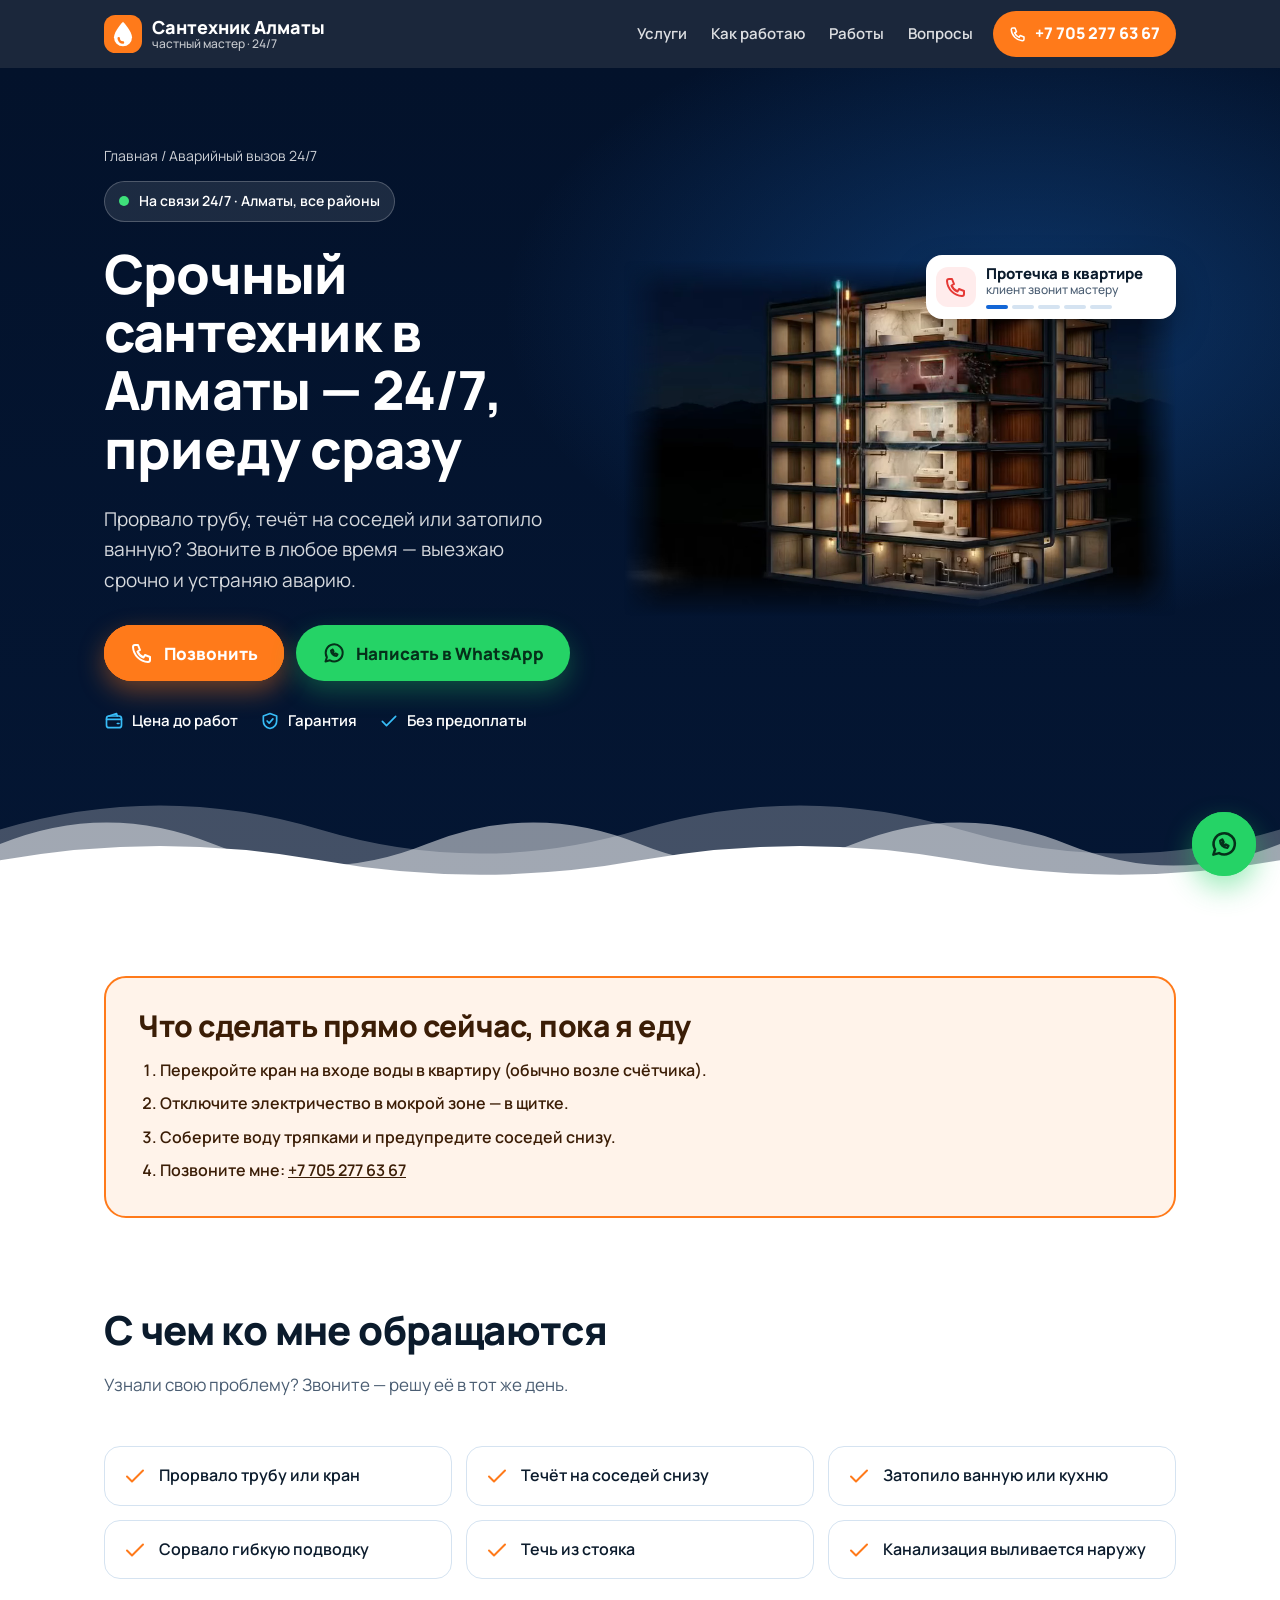
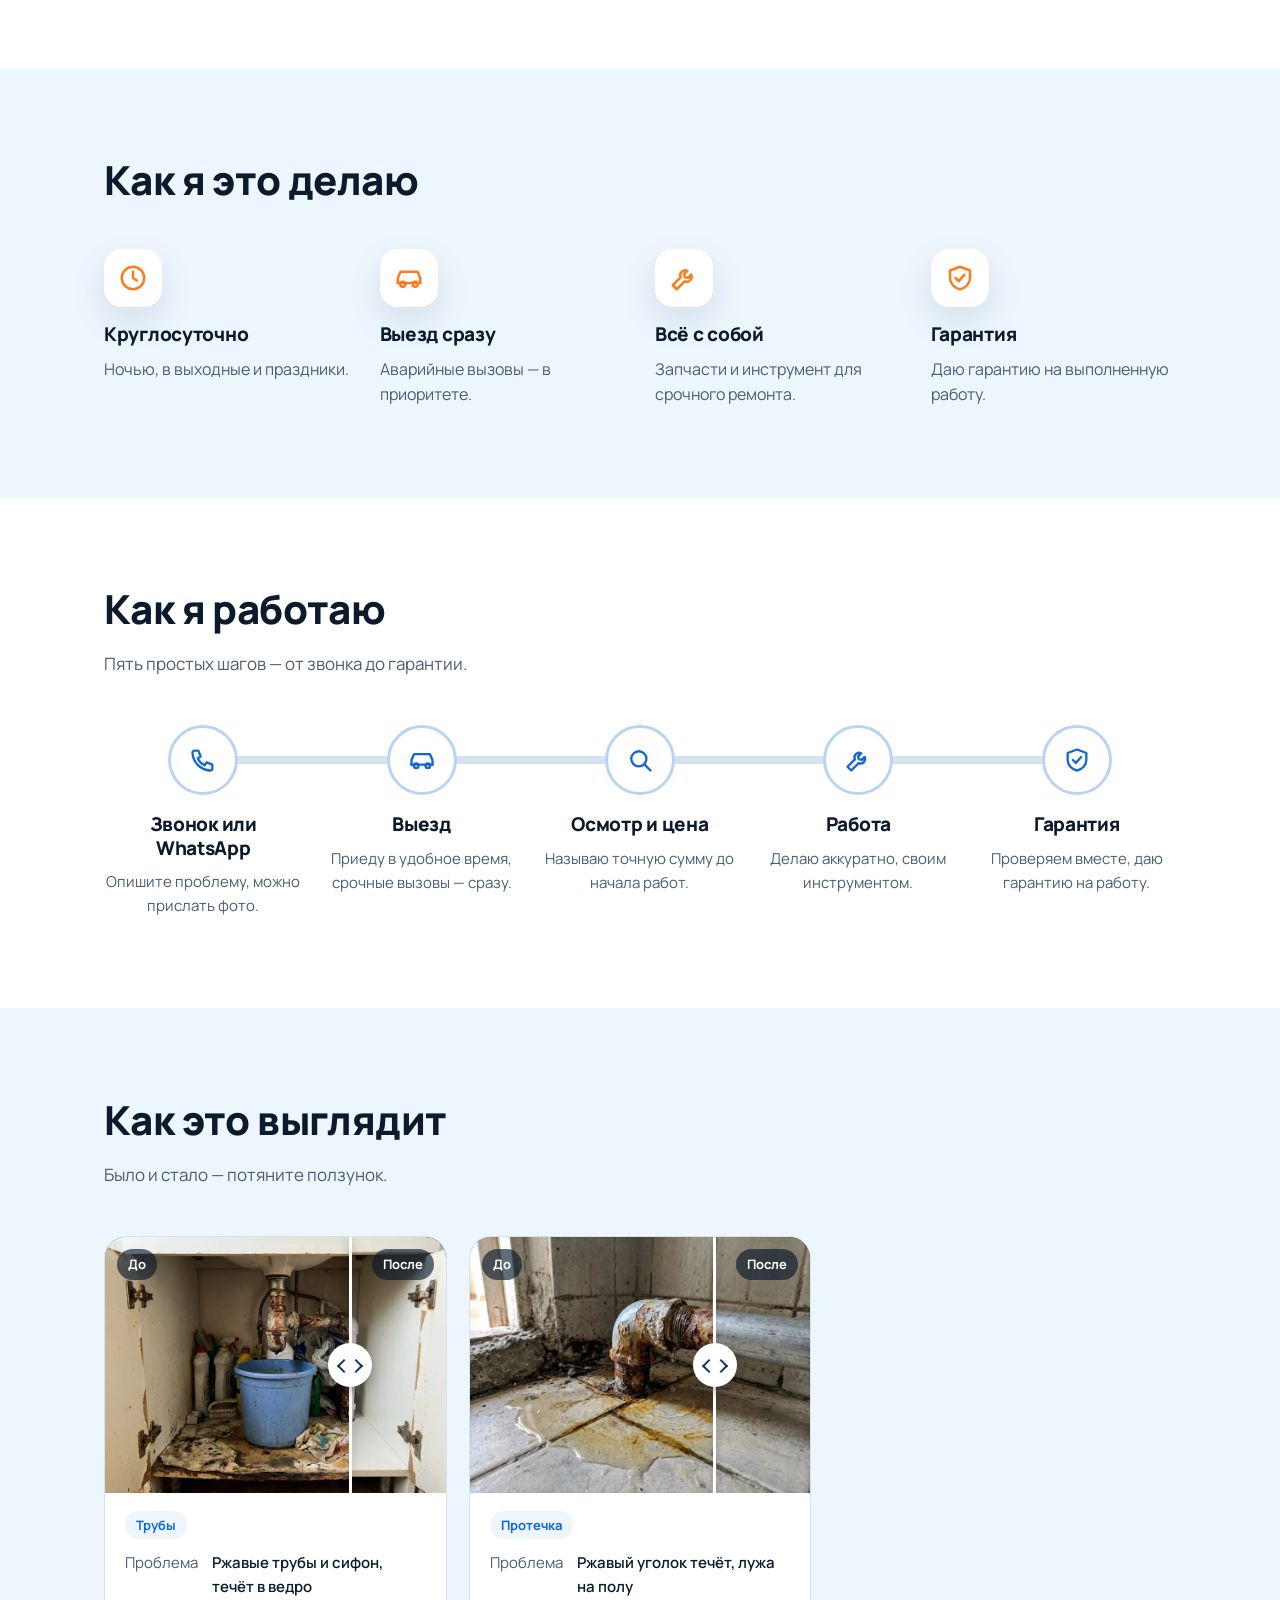
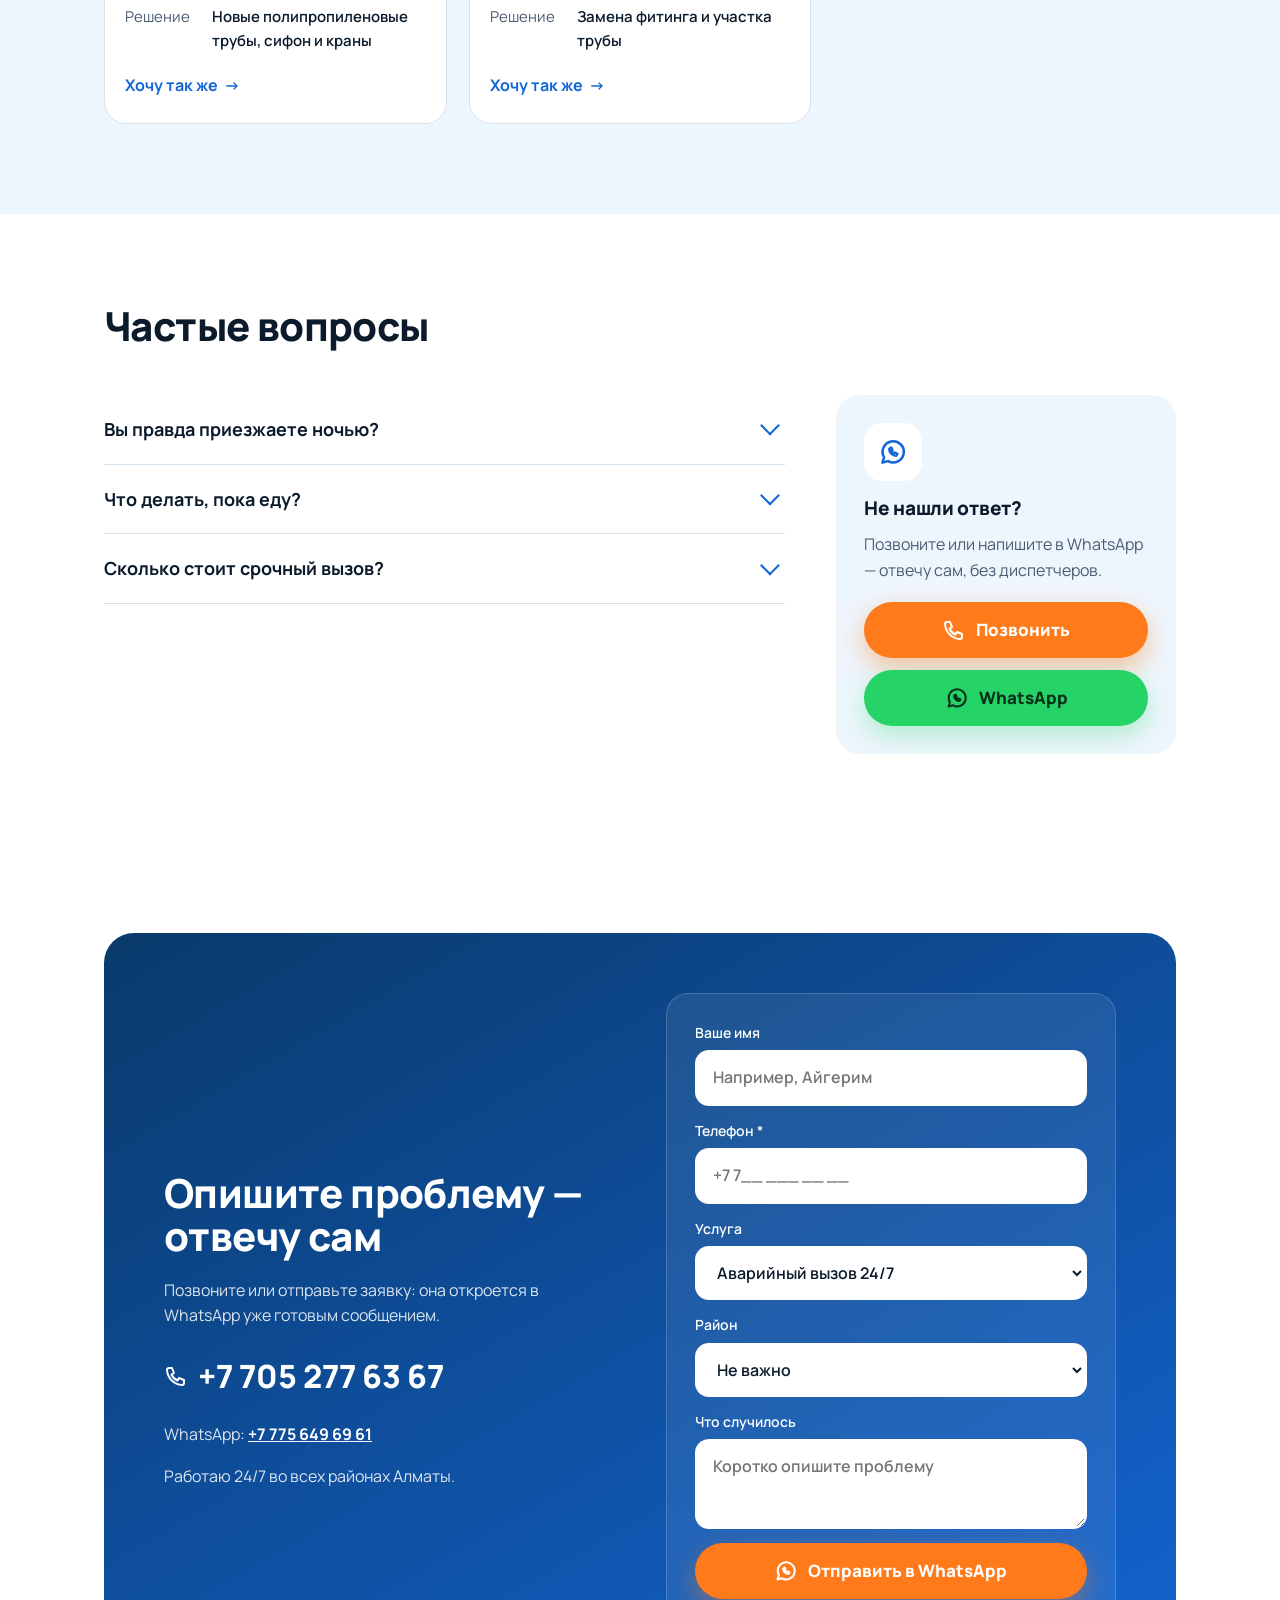
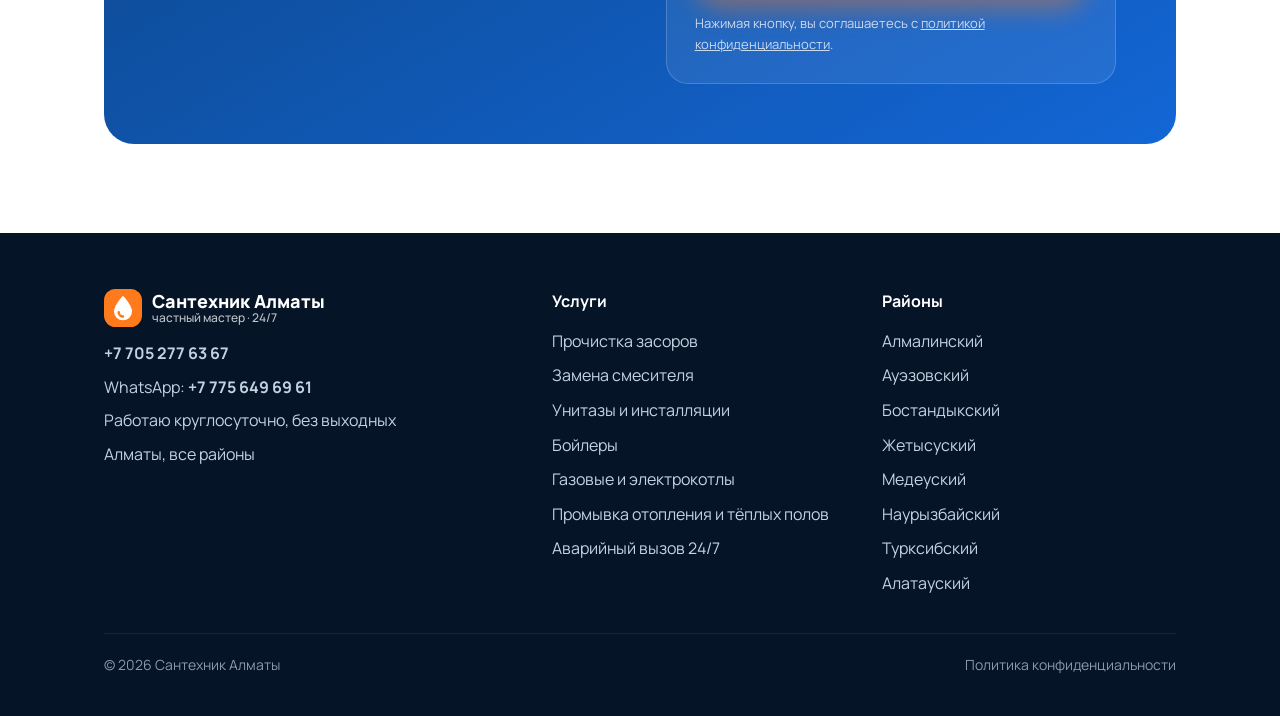
==== commit 866d5788: "Новые услуги: инсталляции, гидродинамическая промывка, котлы, промывка отопления и тёплых полов Co-A" ====
--- a/avariya/index.html
+++ b/avariya/index.html
@@ -48,6 +48,9 @@
 <symbol id="i-user" viewBox="0 0 24 24"><circle cx="12" cy="8" r="4"/><path d="M4 21a8 8 0 0 1 16 0"/></symbol>
 <symbol id="i-spark" viewBox="0 0 24 24"><path d="M12 3v4M12 17v4M3 12h4M17 12h4M6 6l2.5 2.5M15.5 15.5 18 18M6 18l2.5-2.5M15.5 8.5 18 6"/></symbol>
 <symbol id="i-pin" viewBox="0 0 24 24"><path d="M12 21s7-6.2 7-12a7 7 0 0 0-14 0c0 5.8 7 12 7 12z"/><circle cx="12" cy="9" r="2.5"/></symbol>
+<symbol id="i-jet" viewBox="0 0 24 24"><path d="M3 12h7"/><path d="M10 9h4v6h-4z"/><path d="M14 12h2M17 8.5l3-1.5M17 12h4M17 15.5l3 1.5"/></symbol>
+<symbol id="i-flame" viewBox="0 0 24 24"><rect x="5" y="3" width="14" height="18" rx="2.5"/><path d="M12 17a2.6 2.6 0 0 0 2.6-2.6c0-1.8-2.6-4.4-2.6-4.4s-2.6 2.6-2.6 4.4A2.6 2.6 0 0 0 12 17z"/><path d="M8 6h3"/></symbol>
+<symbol id="i-floor" viewBox="0 0 24 24"><path d="M3 20h18"/><path d="M5 16c0-2 2-2 2-4s-2-2-2-4M10 16c0-2 2-2 2-4s-2-2-2-4M15 16c0-2 2-2 2-4s-2-2-2-4"/></symbol>
 <symbol id="i-camera" viewBox="0 0 24 24"><path d="M4 8h3l2-3h6l2 3h3v11H4z"/><circle cx="12" cy="13" r="3.5"/></symbol>
 <linearGradient id="g-bef" x1="0" y1="0" x2="0" y2="1"><stop offset="0" stop-color="#4b4038"/><stop offset="1" stop-color="#231e1a"/></linearGradient>
 <linearGradient id="g-aft" x1="0" y1="0" x2="0" y2="1"><stop offset="0" stop-color="#eaf6ff"/><stop offset="1" stop-color="#b9def8"/></linearGradient>
@@ -156,7 +159,7 @@
 <form class="form" id="lead" novalidate>
 <label>Ваше имя<input name="name" autocomplete="name" placeholder="Например, Айгерим"></label>
 <label>Телефон *<input name="phone" type="tel" inputmode="tel" autocomplete="tel" placeholder="+7 7__ ___ __ __" required></label>
-<label>Услуга<select name="service"><option>Прочистка засоров</option><option>Замена смесителя</option><option>Установка унитаза</option><option>Ванны и душевые кабины</option><option>Замена труб</option><option>Бойлеры</option><option>Стиральные и посудомоечные машины</option><option>Устранение протечек</option><option>Отопление</option><option selected>Аварийный вызов 24/7</option><option>Другое</option></select></label>
+<label>Услуга<select name="service"><option>Прочистка засоров</option><option>Гидродинамическая промывка канализации</option><option>Замена смесителя</option><option>Унитазы и инсталляции</option><option>Ванны и душевые кабины</option><option>Замена труб</option><option>Бойлеры</option><option>Газовые и электрокотлы</option><option>Отопление</option><option>Промывка отопления и тёплых полов</option><option>Стиральные и посудомоечные машины</option><option>Устранение протечек</option><option selected>Аварийный вызов 24/7</option><option>Другое</option></select></label>
 <label>Район<select name="district"><option value="">Не важно</option><option>Алмалинский</option><option>Ауэзовский</option><option>Бостандыкский</option><option>Жетысуский</option><option>Медеуский</option><option>Наурызбайский</option><option>Турксибский</option><option>Алатауский</option></select></label>
 <label>Что случилось<textarea name="msg" placeholder="Коротко опишите проблему"></textarea></label>
 <button class="btn btn-call" type="submit"><svg class="i" aria-hidden="true"><use href="#i-chat"/></svg>Отправить в WhatsApp</button>
@@ -170,7 +173,7 @@
 <p>WhatsApp: <a href="https://wa.me/77756496961" target="_blank" rel="noopener" data-place="footer"><b>+7 775 649 69 61</b></a></p>
 <p>Работаю круглосуточно, без выходных</p>
 <p>Алматы, все районы</p></div>
-<div><h4>Услуги</h4><ul><li><a href="../zasor/">Прочистка засоров</a></li><li><a href="../smesitel/">Замена смесителя</a></li><li><a href="../unitaz/">Установка унитаза</a></li><li><a href="../boiler/">Бойлеры</a></li><li><a href="../avariya/">Аварийный вызов 24/7</a></li></ul></div>
+<div><h4>Услуги</h4><ul><li><a href="../zasor/">Прочистка засоров</a></li><li><a href="../smesitel/">Замена смесителя</a></li><li><a href="../unitaz/">Унитазы и инсталляции</a></li><li><a href="../boiler/">Бойлеры</a></li><li><a href="../kotly/">Газовые и электрокотлы</a></li><li><a href="../promyvka/">Промывка отопления и тёплых полов</a></li><li><a href="../avariya/">Аварийный вызов 24/7</a></li></ul></div>
 <div><h4>Районы</h4><ul><li>Алмалинский</li><li>Ауэзовский</li><li>Бостандыкский</li><li>Жетысуский</li><li>Медеуский</li><li>Наурызбайский</li><li>Турксибский</li><li>Алатауский</li></ul></div>
 </div>
 <div class="copy"><span>© 2026 Сантехник Алматы</span><a href="../privacy.html">Политика конфиденциальности</a></div>
--- a/style.css
+++ b/style.css
@@ -295,8 +295,9 @@
 .bld.done .route{opacity:0;transition:opacity .6s}
 .status{top:0;right:0;width:250px;padding:10px 14px 10px 10px;animation:none}
 .status .st-t{display:block;font-size:15px;font-weight:800}
-.status .st-t,.status .st-s{transition:opacity .25s}
-.status.swap .st-t,.status.swap .st-s{opacity:0}
+.status .st-t,.status .st-s{will-change:opacity}
+.status.swap .st-t,.status.swap .st-s{animation:stIn .35s ease both}
+@keyframes stIn{from{opacity:0;transform:translateY(4px)}to{opacity:1;transform:none}}
 .st-dots{display:flex;gap:4px;margin-top:7px}
 .st-dots i{width:22px;height:4px;border-radius:2px;background:#d5e3f1;transition:background .3s}
 .st-dots i.on{background:#1366d6}
@@ -313,7 +314,8 @@
 .hero-art.video .status{top:-22px;right:-14px}
 @media (max-width:860px){
   .hero-art.video{max-width:none}
-  .hero-art.video .status{position:relative;top:auto;right:auto;left:auto;margin:-26px auto 0;width:min(300px,92%)}
+  .hero-art.video .status{position:relative;top:auto;right:auto;left:auto;margin:16px auto 0;width:min(320px,100%)}
+  .hero-video{-webkit-mask-image:linear-gradient(90deg,transparent 0,#000 5%,#000 95%,transparent 100%);mask-image:linear-gradient(90deg,transparent 0,#000 5%,#000 95%,transparent 100%)}
 }
 
 /* ===== правки дизайна v2 ===== */
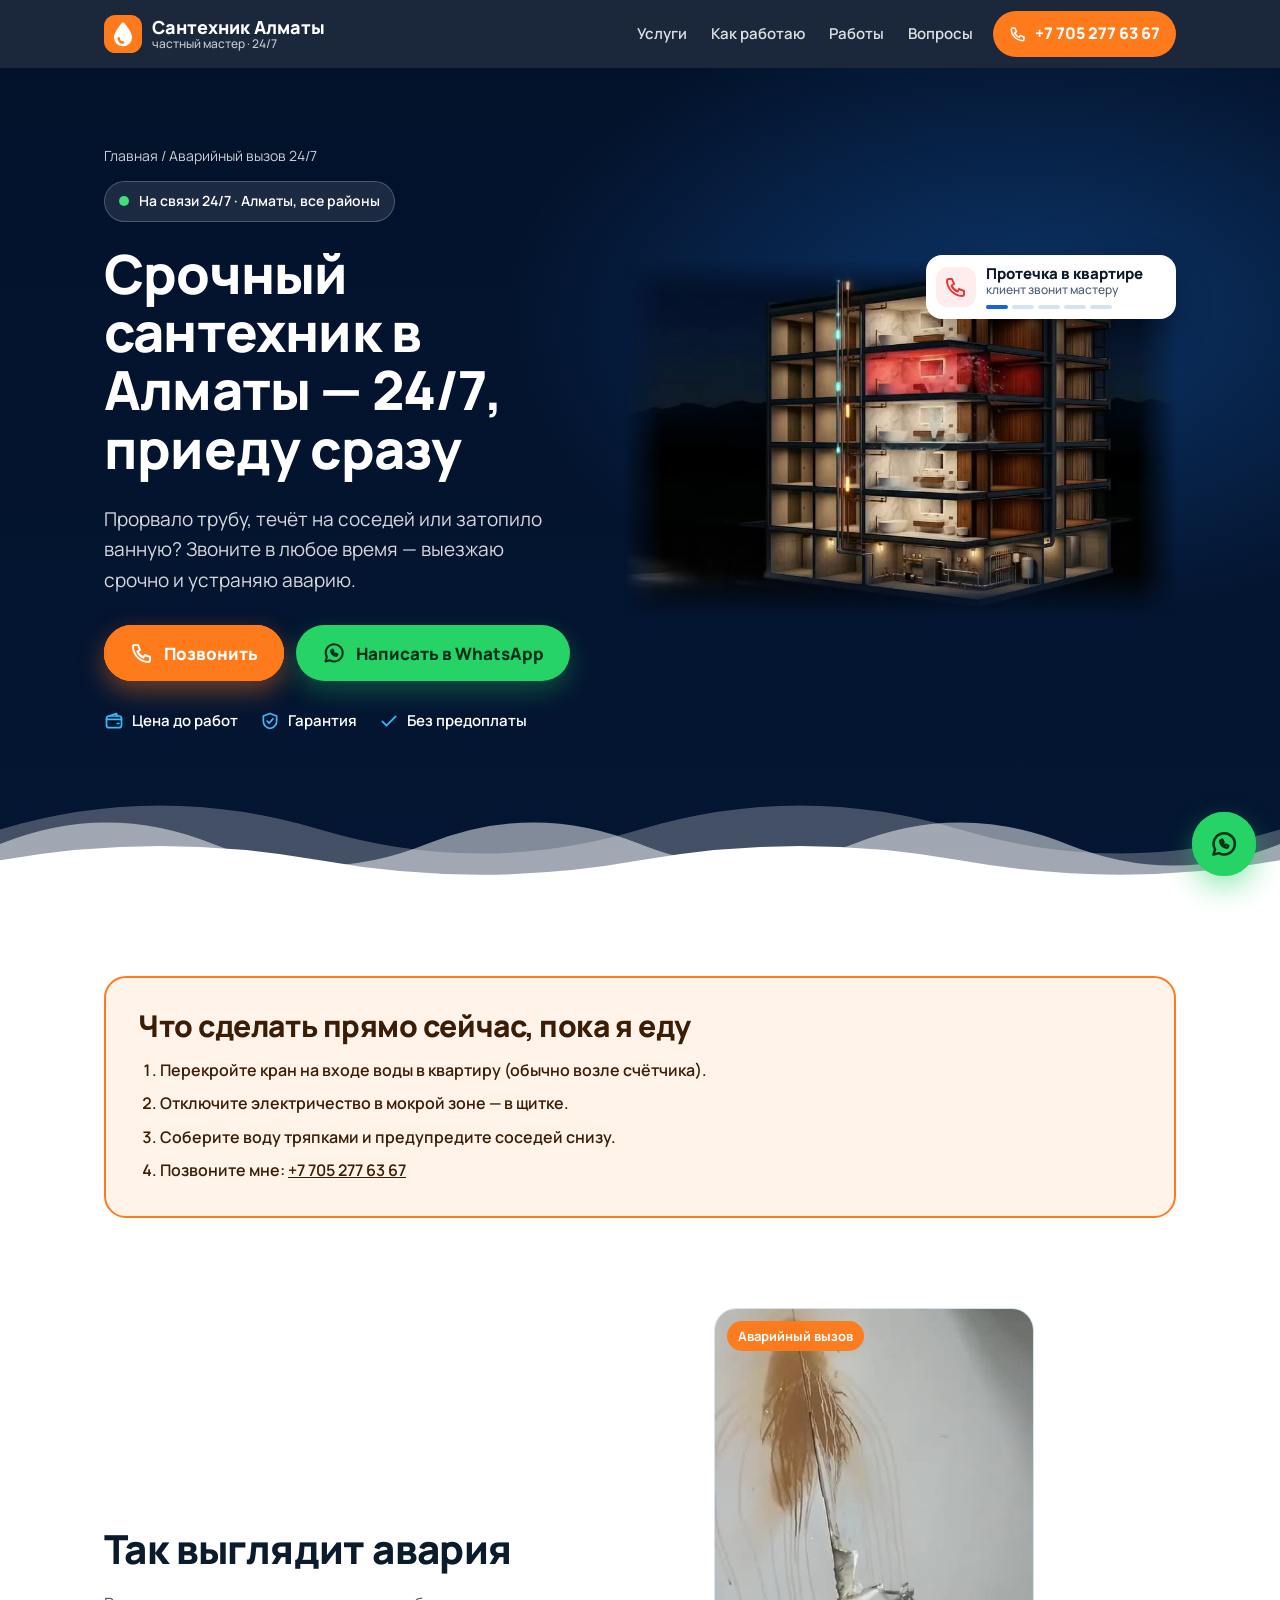
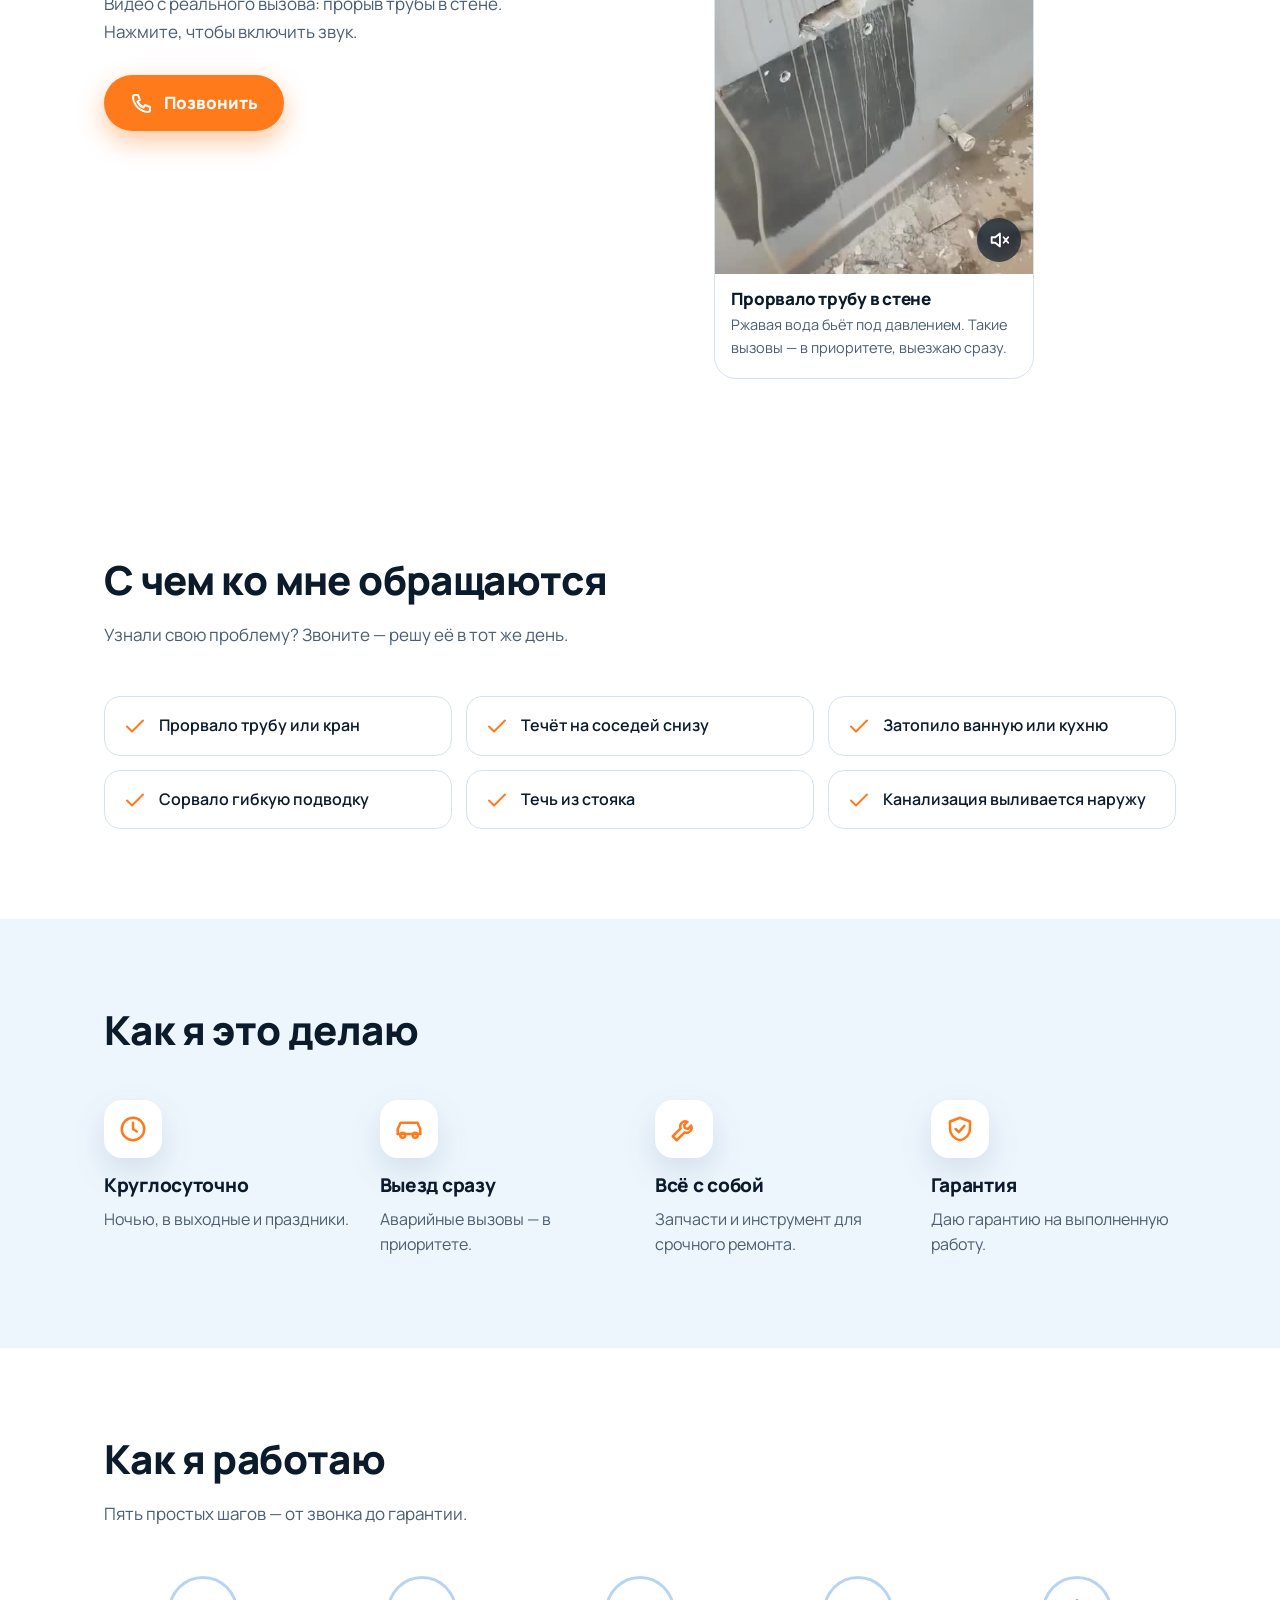
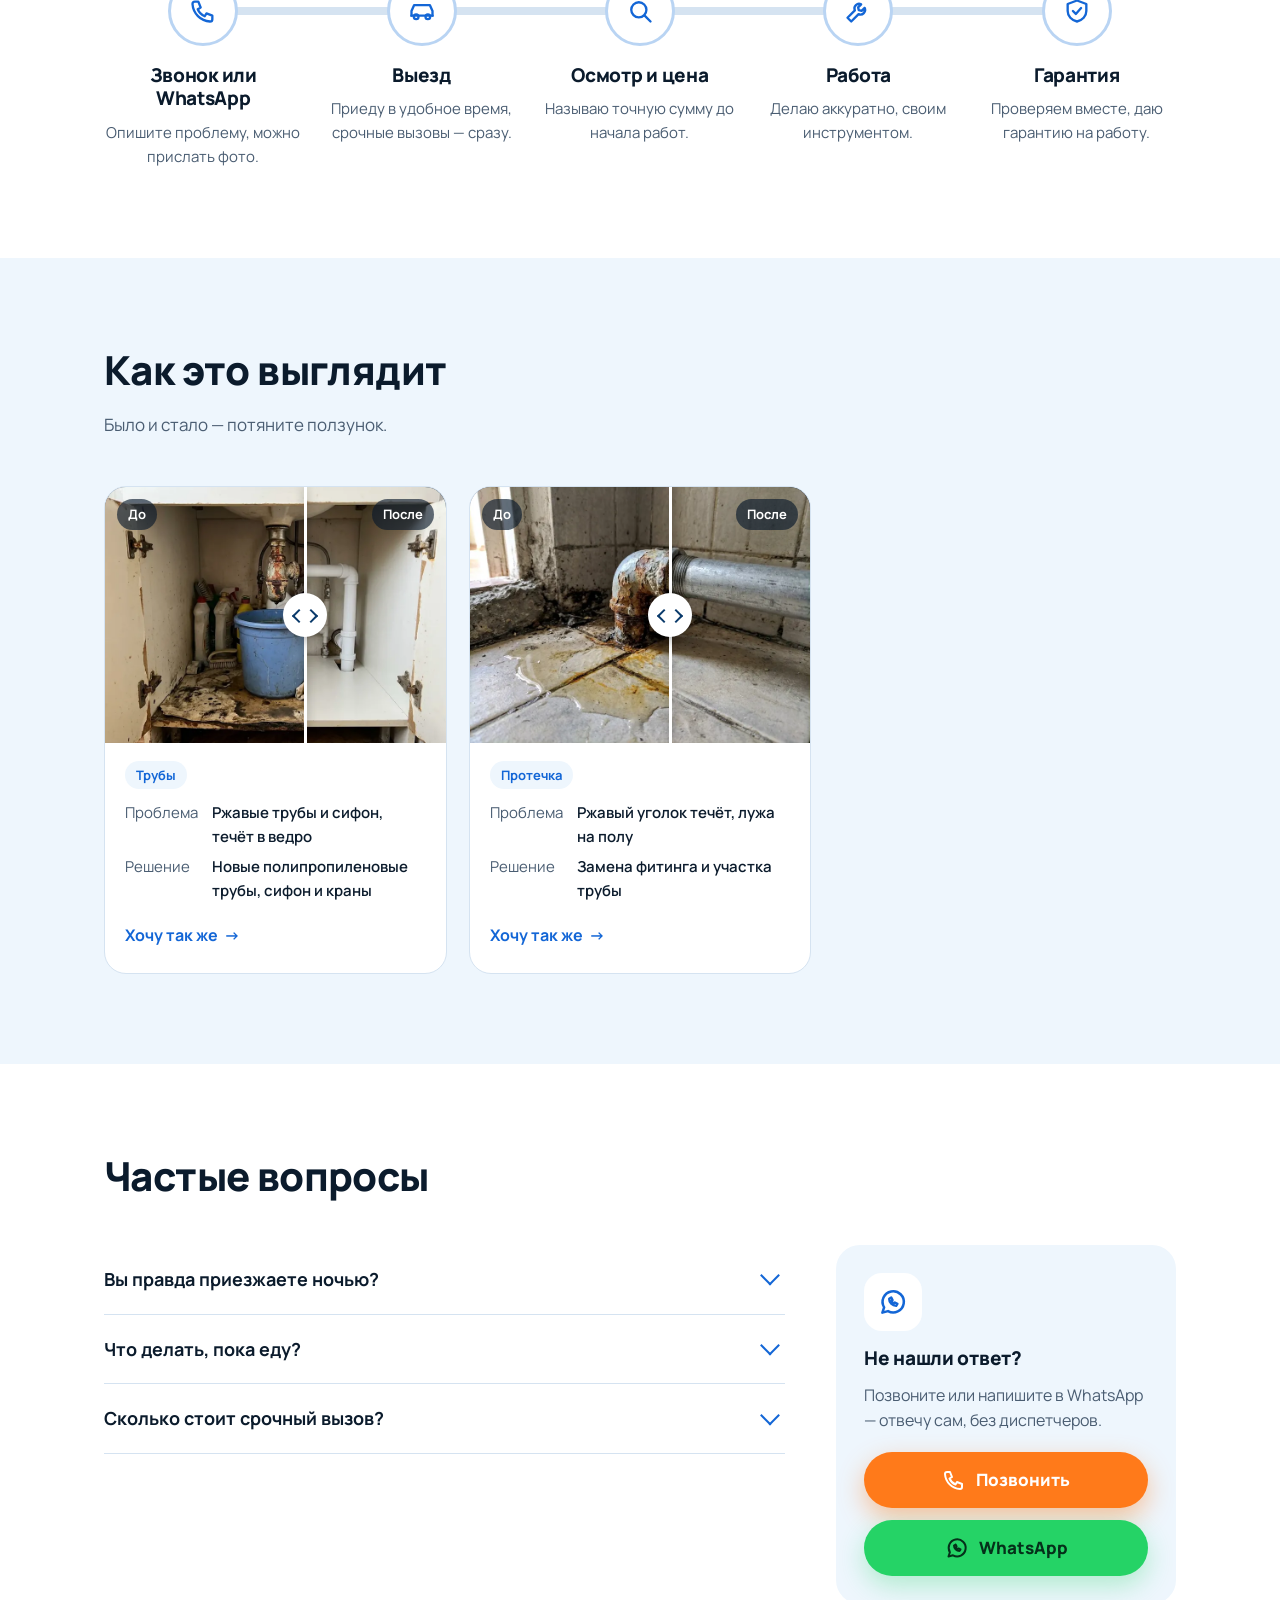
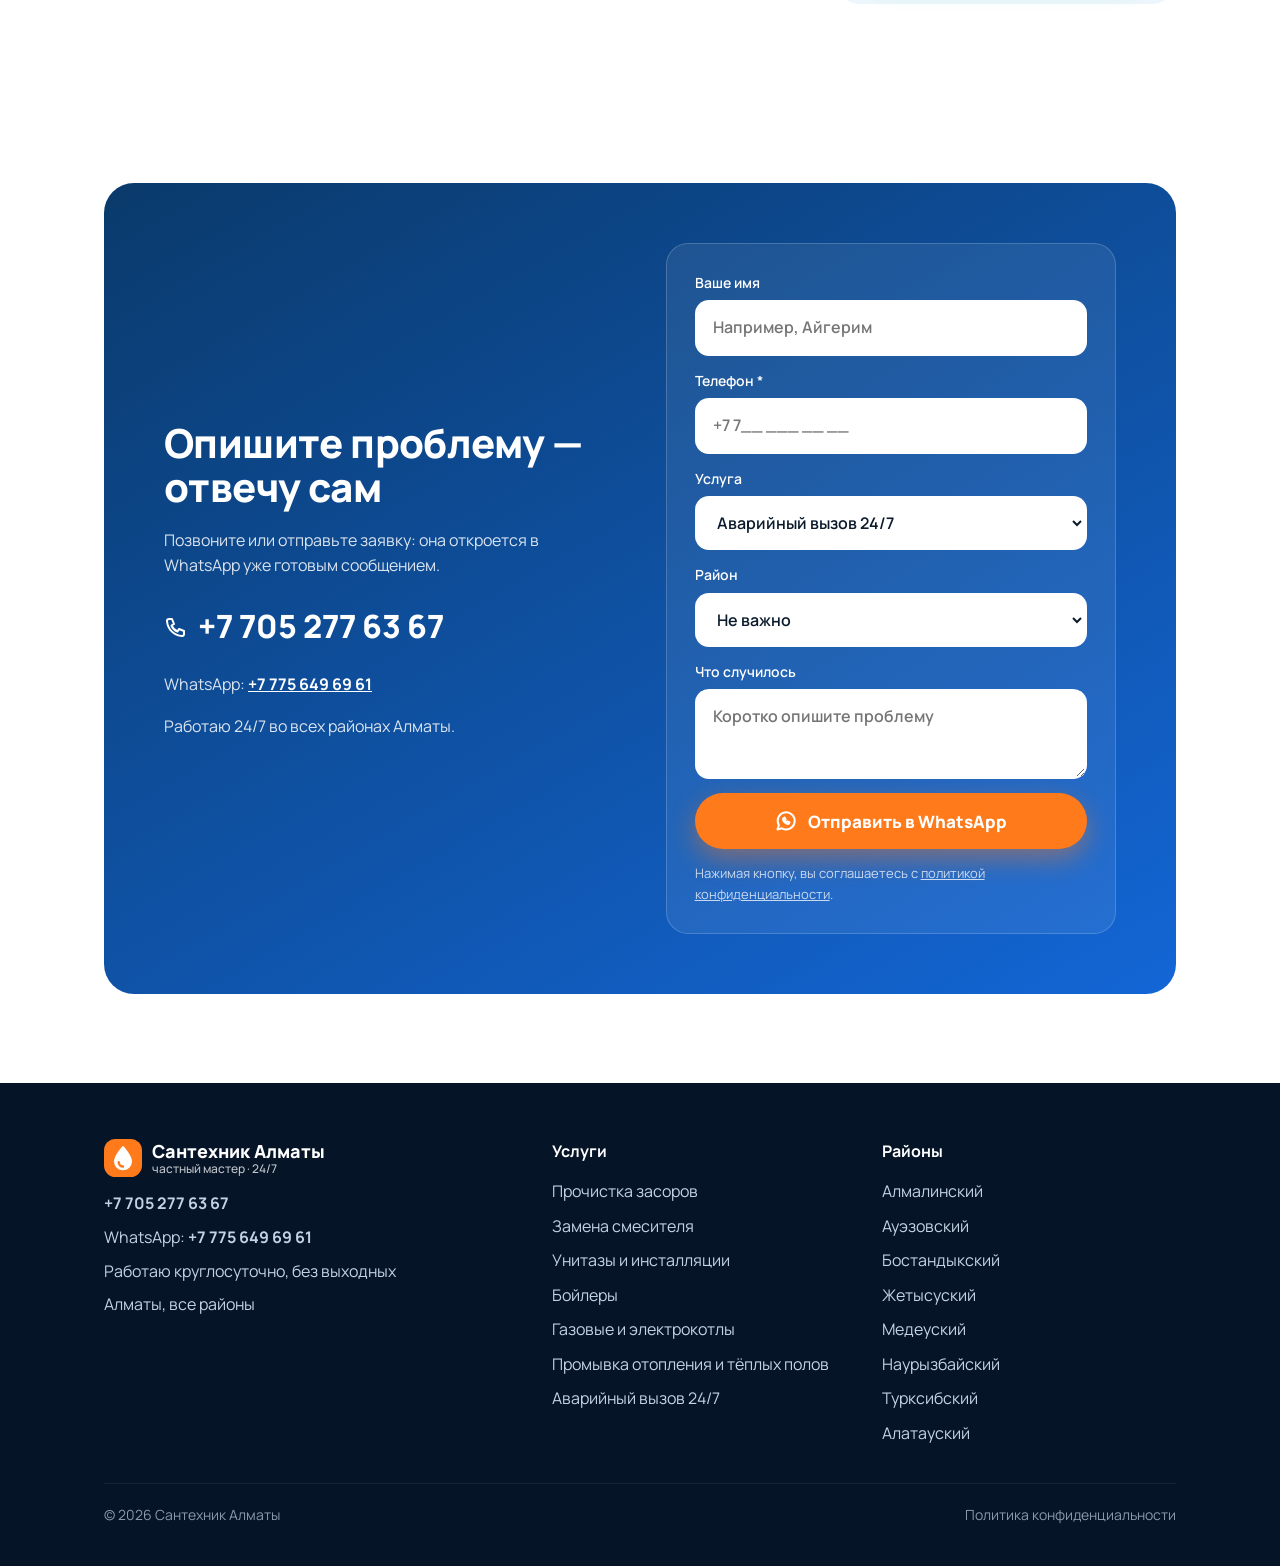
==== commit 9412004f: "Блок «Видео с объектов»: прорыв трубы и демонтаж Co-Authored-By: Claude Opus 5.5 <noreply@anthropic." ====
--- a/avariya/index.html
+++ b/avariya/index.html
@@ -51,6 +51,8 @@
 <symbol id="i-jet" viewBox="0 0 24 24"><path d="M3 12h7"/><path d="M10 9h4v6h-4z"/><path d="M14 12h2M17 8.5l3-1.5M17 12h4M17 15.5l3 1.5"/></symbol>
 <symbol id="i-flame" viewBox="0 0 24 24"><rect x="5" y="3" width="14" height="18" rx="2.5"/><path d="M12 17a2.6 2.6 0 0 0 2.6-2.6c0-1.8-2.6-4.4-2.6-4.4s-2.6 2.6-2.6 4.4A2.6 2.6 0 0 0 12 17z"/><path d="M8 6h3"/></symbol>
 <symbol id="i-floor" viewBox="0 0 24 24"><path d="M3 20h18"/><path d="M5 16c0-2 2-2 2-4s-2-2-2-4M10 16c0-2 2-2 2-4s-2-2-2-4M15 16c0-2 2-2 2-4s-2-2-2-4"/></symbol>
+<symbol id="i-mute" viewBox="0 0 24 24"><path d="M4 9h4l5-4v14l-5-4H4z"/><path d="M17 9l5 6M22 9l-5 6"/></symbol>
+<symbol id="i-sound" viewBox="0 0 24 24"><path d="M4 9h4l5-4v14l-5-4H4z"/><path d="M16.5 8.5a5 5 0 0 1 0 7M19 6a8.5 8.5 0 0 1 0 12"/></symbol>
 <symbol id="i-camera" viewBox="0 0 24 24"><path d="M4 8h3l2-3h6l2 3h3v11H4z"/><circle cx="12" cy="13" r="3.5"/></symbol>
 <linearGradient id="g-bef" x1="0" y1="0" x2="0" y2="1"><stop offset="0" stop-color="#4b4038"/><stop offset="1" stop-color="#231e1a"/></linearGradient>
 <linearGradient id="g-aft" x1="0" y1="0" x2="0" y2="1"><stop offset="0" stop-color="#eaf6ff"/><stop offset="1" stop-color="#b9def8"/></linearGradient>
@@ -103,7 +105,14 @@
 <li>Отключите электричество в мокрой зоне — в щитке.</li>
 <li>Соберите воду тряпками и предупредите соседей снизу.</li>
 <li>Позвоните мне: <a href="tel:+77052776367" data-place="urgent">+7 705 277 63 67</a></li></ol>
-</div></div></section><section class="band"><div class="wrap">
+</div></div></section><section class="band" id="video"><div class="wrap reels-wrap">
+<div class="sec-head rv"><h2>Так выглядит авария</h2><p>Видео с реального вызова: прорыв трубы в стене. Нажмите, чтобы включить звук.</p>
+<div class="cta-row"><a class="btn btn-call" href="tel:+77052776367" data-place="video"><svg class="i" aria-hidden="true"><use href="#i-phone"/></svg>Позвонить</a></div></div>
+<div class="reels one" data-stagger><figure class="reel">
+<div class="reel-v"><video muted loop playsinline preload="none" poster="../img/obj-proryv.jpg" width="480" height="860"><source src="../img/obj-proryv.mp4" type="video/mp4"></video>
+<span class="reel-tag">Аварийный вызов</span><button class="snd" type="button" aria-label="Включить звук"><svg class="i" aria-hidden="true"><use href="#i-mute"/></svg></button></div>
+<figcaption><h3>Прорвало трубу в стене</h3><p>Ржавая вода бьёт под давлением. Такие вызовы — в приоритете, выезжаю сразу.</p></figcaption></figure></div>
+</div></section><section class="band"><div class="wrap">
 <div class="sec-head rv"><h2>С чем ко мне обращаются</h2><p>Узнали свою проблему? Звоните — решу её в тот же день.</p></div>
 <ul class="problems" data-stagger><li><svg class="i" aria-hidden="true"><use href="#i-check"/></svg><span>Прорвало трубу или кран</span></li><li><svg class="i" aria-hidden="true"><use href="#i-check"/></svg><span>Течёт на соседей снизу</span></li><li><svg class="i" aria-hidden="true"><use href="#i-check"/></svg><span>Затопило ванную или кухню</span></li><li><svg class="i" aria-hidden="true"><use href="#i-check"/></svg><span>Сорвало гибкую подводку</span></li><li><svg class="i" aria-hidden="true"><use href="#i-check"/></svg><span>Течь из стояка</span></li><li><svg class="i" aria-hidden="true"><use href="#i-check"/></svg><span>Канализация выливается наружу</span></li></ul>
 </div></section><section class="band alt"><div class="wrap">
--- a/style.css
+++ b/style.css
@@ -363,3 +363,20 @@
 @media (max-width:900px){.faq-grid{grid-template-columns:1fr}.ask{position:static}}
 @media (max-width:440px){.top .wrap{gap:10px}.logo{font-size:15px}.logo svg{width:34px;height:34px}.top-phone{font-size:13.5px;padding:9px 11px;gap:6px}}
 @media (max-width:370px){.logo span{display:none}}
+
+/* ---------- видео с объектов ---------- */
+.reels-wrap{display:grid;grid-template-columns:minmax(0,.9fr) minmax(0,1.3fr);gap:clamp(24px,4vw,56px);align-items:center}
+.reels-wrap .sec-head{margin:0}
+.reels{display:grid;grid-template-columns:repeat(2,minmax(0,1fr));gap:18px}
+.reels.one{grid-template-columns:minmax(0,320px);justify-content:center}
+.reel{margin:0;background:var(--card);border:1px solid var(--line);border-radius:22px;overflow:hidden;transition:transform .35s,box-shadow .35s}
+.reel:hover{transform:translateY(-5px);box-shadow:var(--shadow)}
+.reel-v{position:relative;aspect-ratio:9/16;background:#0b1220;cursor:pointer}
+.reel-v video{width:100%;height:100%;object-fit:cover;display:block}
+.reel-tag{position:absolute;top:12px;left:12px;padding:5px 11px;border-radius:999px;font-size:13px;font-weight:700;background:rgba(255,122,26,.95);color:#fff}
+.snd{position:absolute;right:12px;bottom:12px;width:44px;height:44px;border-radius:50%;border:0;background:rgba(6,22,41,.65);color:#fff;display:grid;place-items:center;cursor:pointer;-webkit-backdrop-filter:blur(6px);backdrop-filter:blur(6px)}
+.snd .i{width:22px;height:22px}
+.reel figcaption{padding:14px 16px 18px}
+.reel h3{font-size:17px;margin:0 0 4px}
+.reel p{margin:0;color:var(--muted);font-size:14.5px}
+@media (max-width:820px){.reels-wrap{grid-template-columns:1fr}.reels{gap:12px}.reel figcaption{padding:12px 12px 14px}.reel h3{font-size:15px}.reel p{font-size:13.5px}}
